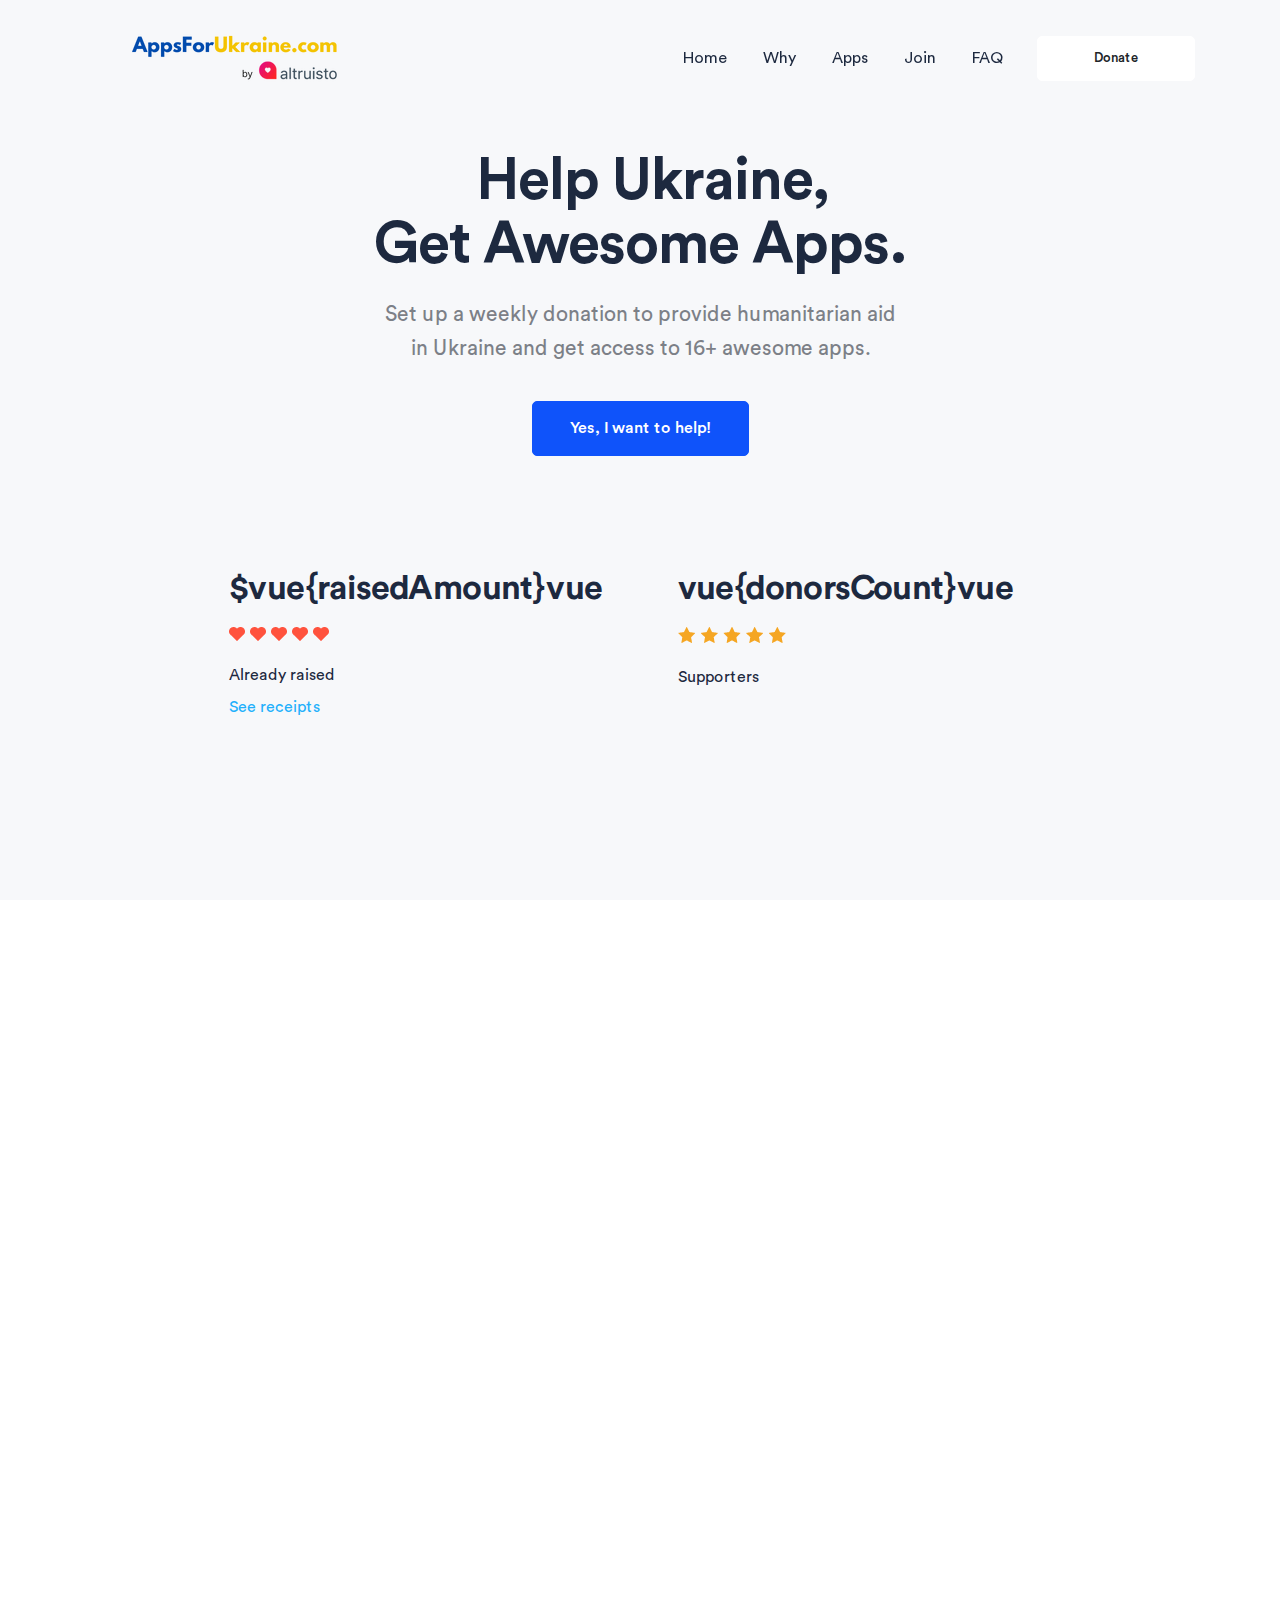
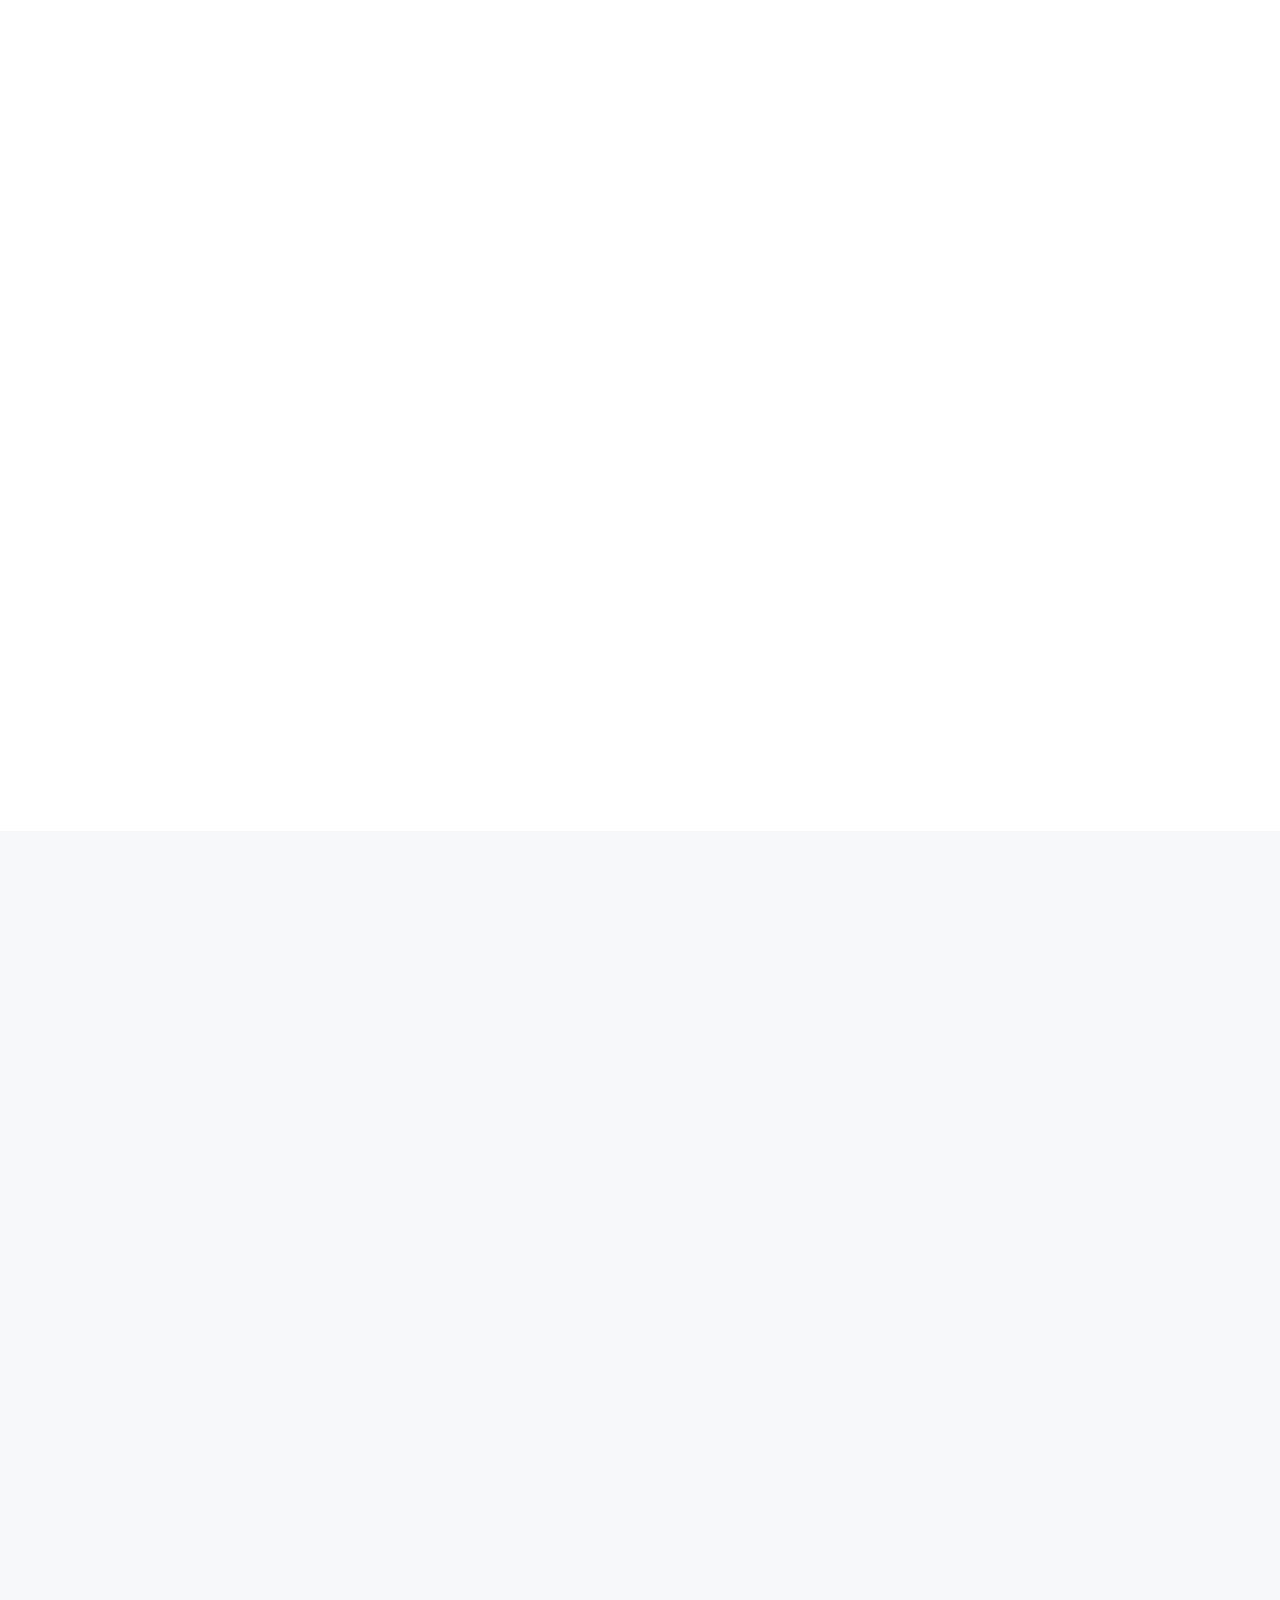
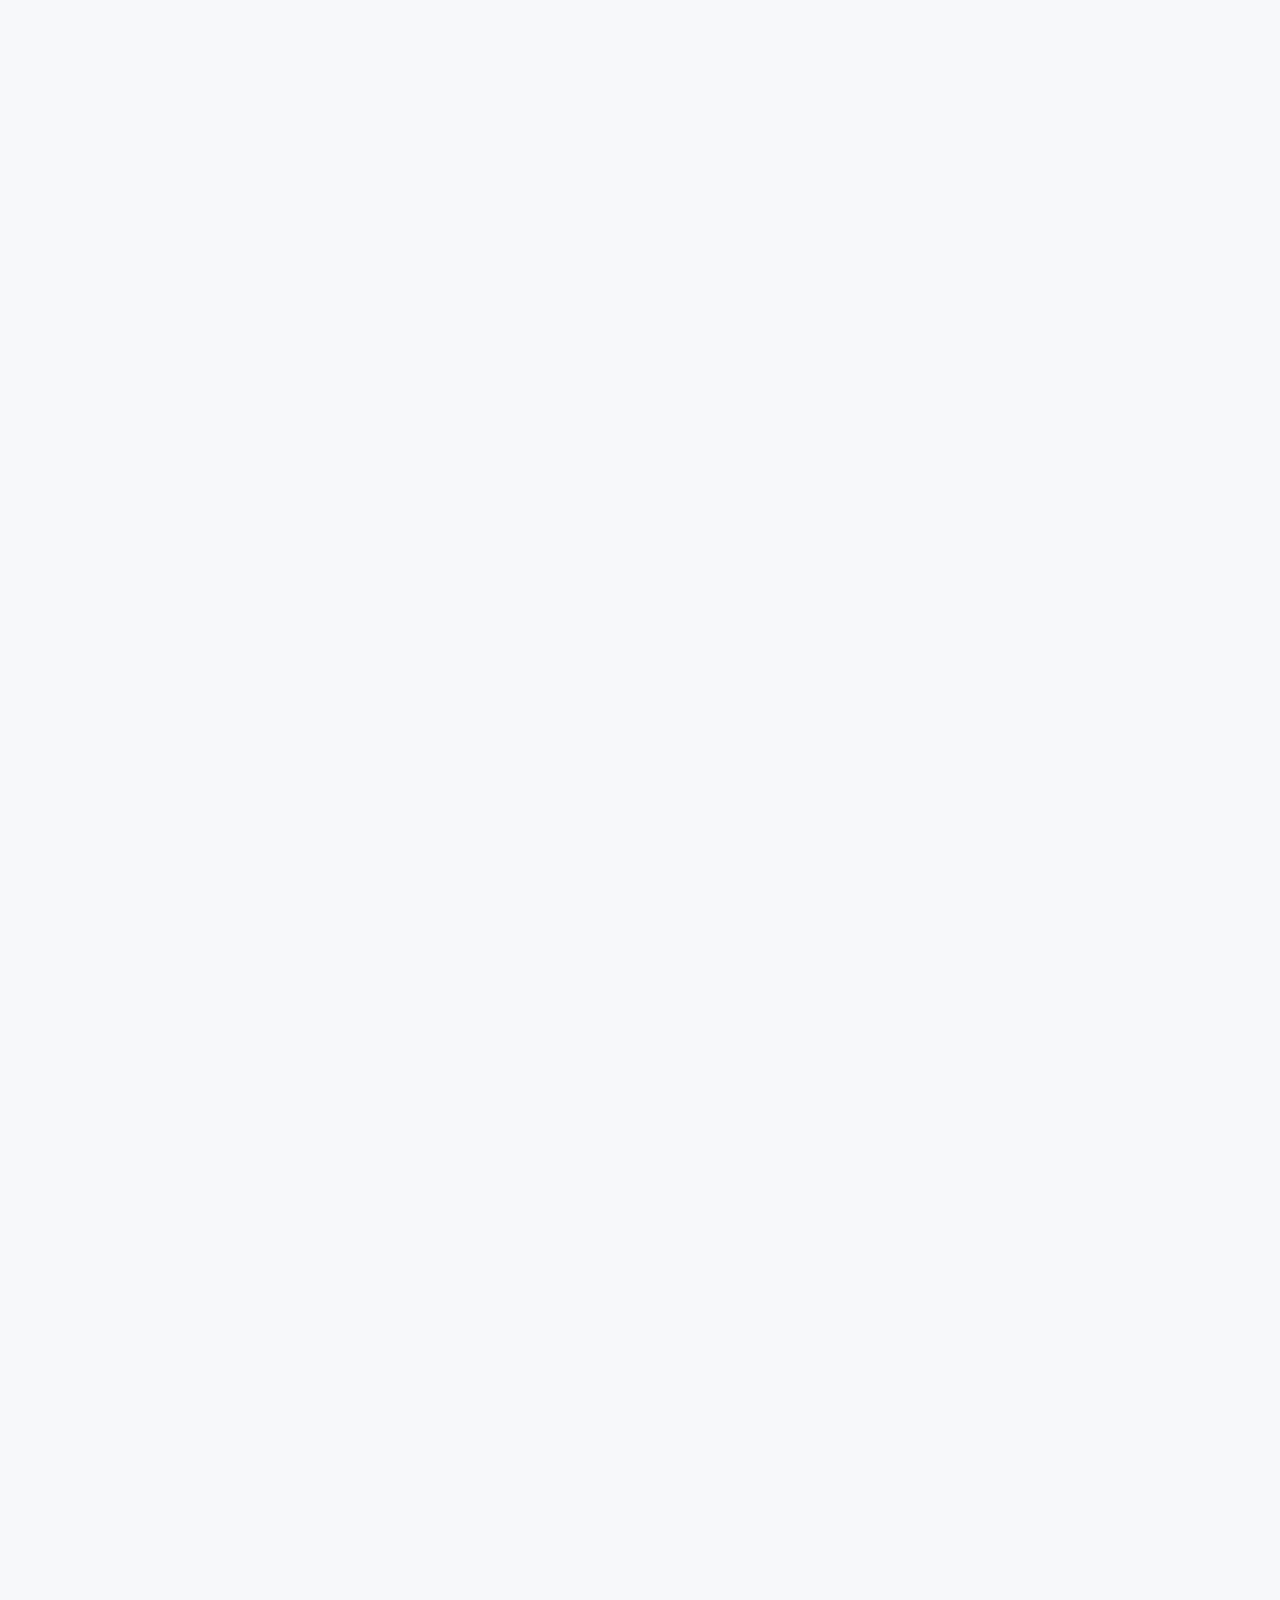
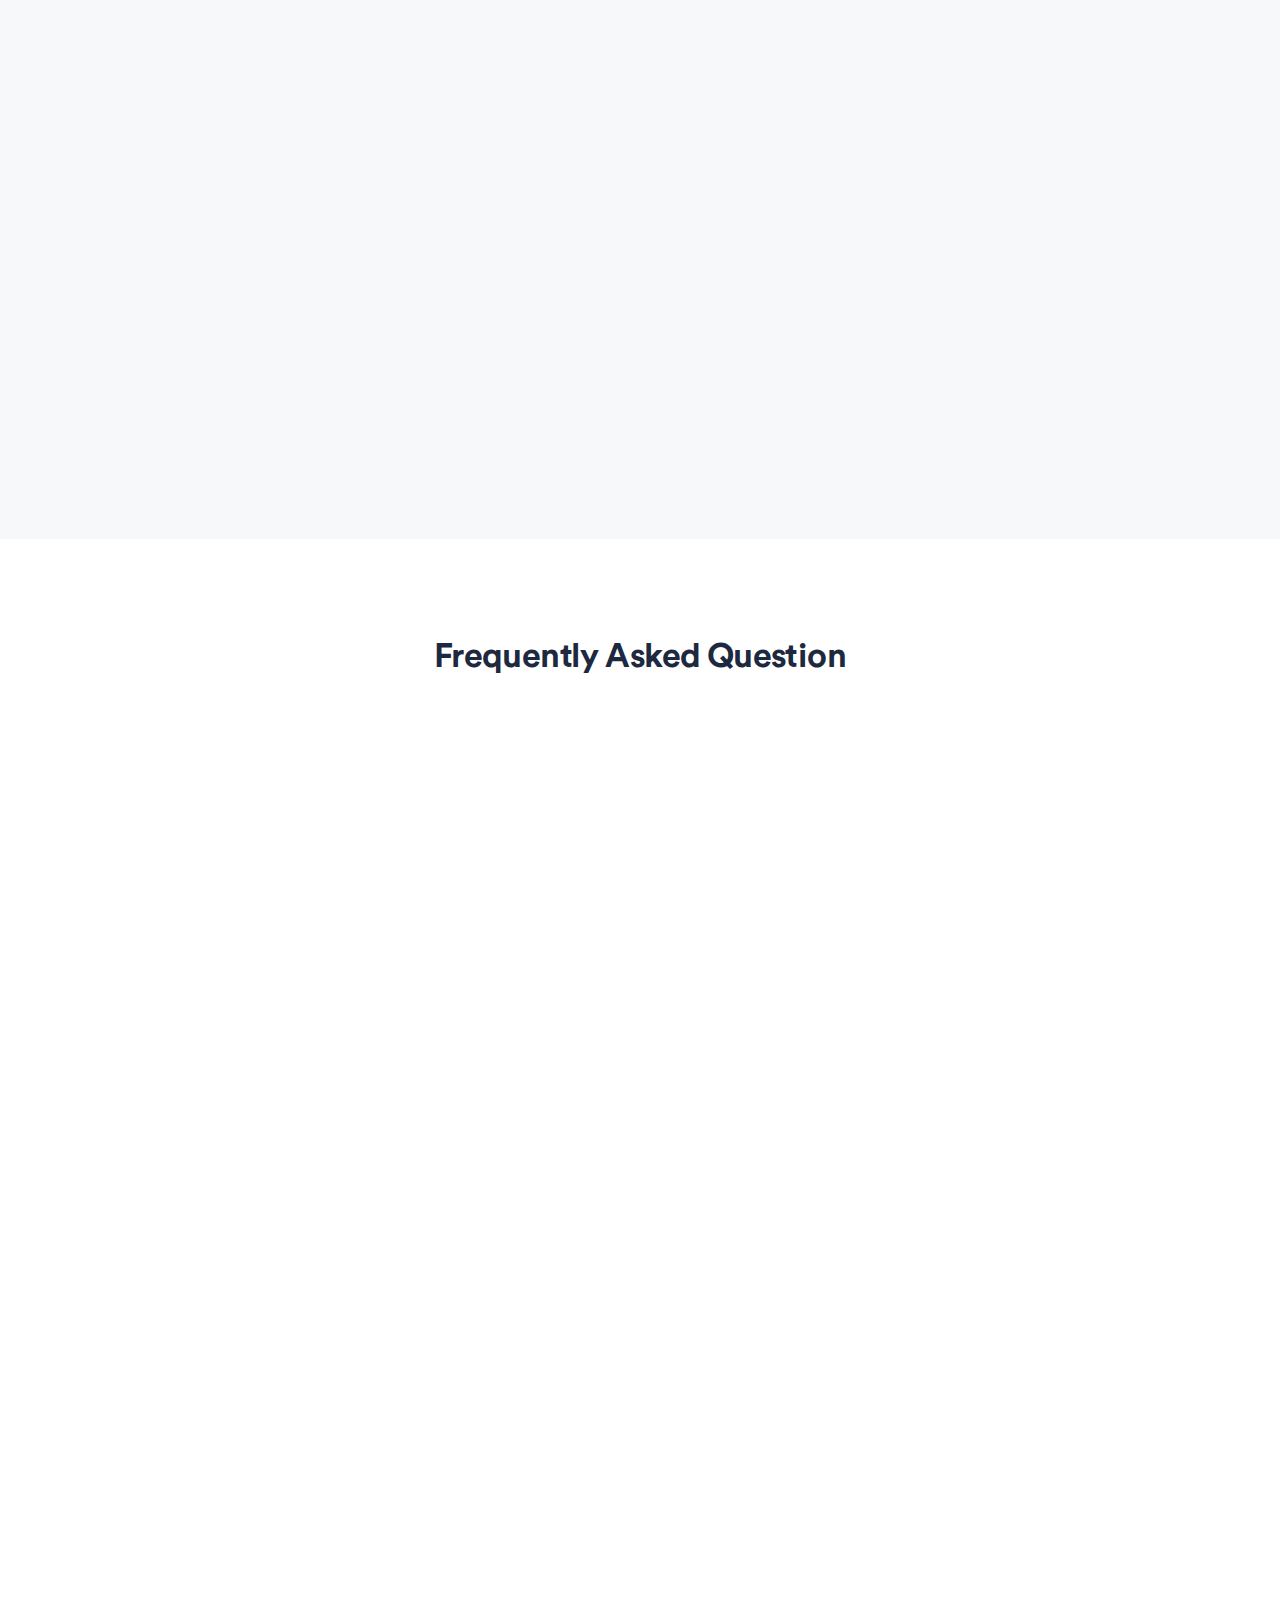
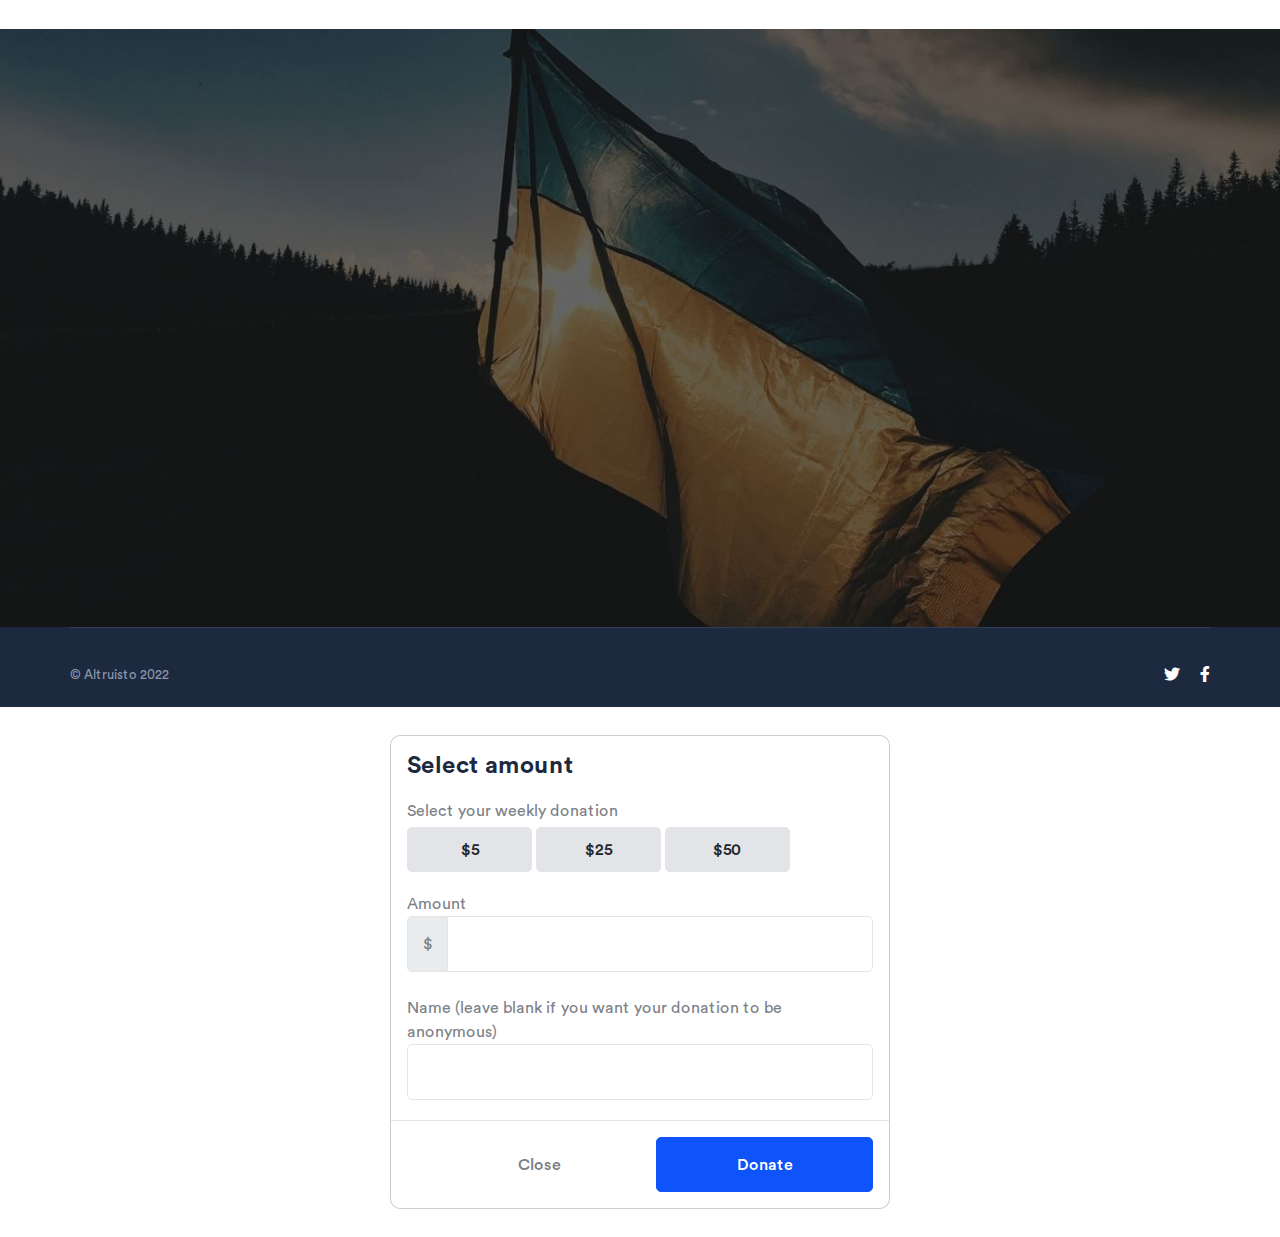
==== index.html @ 4b037e53 "feat: initial version" ====
<!DOCTYPE html>
<html lang="en">

<head>
  <meta charset="UTF-8">
  <meta name="viewport" content="width=device-width, initial-scale=1.0">
  <meta http-equiv="X-UA-Compatible" content="ie=edge">
  <title>AppsForUkraine.com</title>
  <link rel="shortcut icon" href="image/favicon.png" type="image/x-icon">
  <!-- Bootstrap , fonts & icons  -->
  <link rel="stylesheet" href="./css/bootstrap.css">
  <link rel="stylesheet" href="./fonts/icon-font/css/style.css">
  <link rel="stylesheet" href="./fonts/typography-font/typo.css">
  <link rel="stylesheet" href="./fonts/fontawesome-5/css/all.css">
  <!-- Plugin'stylesheets  -->
  <link rel="stylesheet" href="./plugins/aos/aos.min.css">
  <link rel="stylesheet" href="./plugins/fancybox/jquery.fancybox.min.css">
  <link rel="stylesheet" href="./plugins/nice-select/nice-select.min.css">
  <link rel="stylesheet" href="./plugins/slick/slick.min.css">
  <!-- Vendor stylesheets  -->
  <link rel="stylesheet" href="./css/main.css">
  <!-- Custom stylesheet -->
</head>

<body data-theme="light">
  <div class="site-wrapper overflow-hidden ">
    <div id="loading">
      <img src="./image/preloader.gif" alt="">
    </div>
    <div id="app">
      <!-- Header Area -->
      <!-- Header Area -->
      <header class="site-header site-header--menu-right px-7 px-lg-10 z-index-99 dynamic-sticky-bg dark-mode-texts--desktops dark-cloud-sticky-bg site-header--absolute site-header--sticky">
        <div class="container">
          <nav class="navbar site-navbar offcanvas-active navbar-expand-lg  px-0">
            <!-- Brand Logo-->
            <div class="brand-logo mt-3 mt-md-0 dark-mode-texts">
              <!-- light version logo (logo must be black)-->
              <img src="image/logo.png" alt="" class="light-version-logo">
              <!-- Dark version logo (logo must be White)-->
              <img src="image/logo.png" alt="" class="dark-version-logo">
            </div>
            <div class="collapse navbar-collapse" id="mobile-menu">
              <div class="navbar-nav-wrapper">
                <ul class="navbar-nav main-menu">
                  <li class="nav-item dropdown">
                    <a class="nav-link" href="#home" style="color: #1d293f!important">Home</a>
                  </li>
                  <li class="nav-item dropdown">
                    <a class="nav-link" href="#why" style="color: #1d293f!important">Why</a>
                  </li>
                  <li class="nav-item dropdown">
                    <a class="nav-link" href="#apps" style="color: #1d293f!important">Apps</a>
                  </li>
                  <li class="nav-item dropdown">
                    <a class="nav-link" href="#join" style="color: #1d293f!important">Join</a>
                  </li>
                  <li class="nav-item dropdown">
                    <a class="nav-link" href="#faq" style="color: #1d293f!important">FAQ</a>
                  </li>
                </ul>
              </div>
              <button class="d-block d-lg-none offcanvas-btn-close" type="button" data-toggle="collapse" data-target="#mobile-menu" aria-controls="mobile-menu" aria-expanded="true" aria-label="Toggle navigation">
                <i class="gr-cross-icon"></i>
              </button>
            </div>
            <div class="header-btn ml-auto ml-lg-6 d-none d-sm-block font-size-3">
              <button type="button" class="btn btn btn-white btn-medium rounded-5 font-size-3" @click.prevent="toggleModal">
                Donate
              </button>
            </div>
            <!-- Mobile Menu Hamburger-->
            <button class="navbar-toggler btn-close-off-canvas  hamburger-icon border-0 dark-mode-texts" type="button" data-toggle="collapse" data-target="#mobile-menu" aria-controls="mobile-menu" aria-expanded="false" aria-label="Toggle navigation">
              <!-- <i class="icon icon-simple-remove icon-close"></i> -->
              <span class="hamburger hamburger--squeeze js-hamburger">
          <span class="hamburger-box">
            <span class="hamburger-inner"></span>
              </span>
              </span>
            </button>
            <!--/.Mobile Menu Hamburger Ends-->
          </nav>
        </div>
      </header>
      <!-- navbar- -->
      <!-- End Header Area -->
      <div class="bg-default-3 pt-25 pt-md-25 pt-lg-29" style="height: 100vh" id="#home">
        <div class="container">
          <div class="row justify-content-center">
            <div class="col-xl-6 col-lg-7 col-md-9">
              <div class="text-center mb-11 mb-lg-24">
                <h1 class="font-size-11 mb-7 mx-xs-16 mx-sm-12 mx-md-9 mx-lg-0">&nbsp;&nbsp;Help Ukraine,<br>Get Awesome Apps.</h1>
                <p class="font-size-7 px-lg-5 mb-0">Set up a weekly donation to provide humanitarian aid in Ukraine and get access to 16+ awesome apps.</p>
                <div class="btn-group d-inline-block mt-10">
                  <a class="btn btn-blue-3 btn-2 rounded-5" href="#" @click="toggleModal">Yes, I want to help!</a>
                </div>
              </div>
            </div>
          </div>
          <div class="row justify-content-center">
            <!-- Single Counter -->
            <div class="col d-flex justify-content-end mr-12">
              <div class="mb-11 mb-lg-0">
                <h2 class="font-size-9 mb-6">
                  $<span :class="{counter: !!raisedAmount}">vue{raisedAmount}vue</span></h2>
                <div class="mt-5">
                  <img class="mb-7" src="./image/home-2/png/heart-icon-group.png" alt="">
                  <h5 class="font-size-5 font-weight-normal mb-1">Already raised</h5>
                  <p class="font-size-5 text-dodger-blue-2 mb-0"><a href="https://altruisto.com/ukraine/receipts" target="_blank">See receipts</a></p>
                </div>
              </div>
            </div>
            <!-- End Single Counter -->
            <!-- Single Counter -->
            <div class="col">
              <div class="mb-11 mb-lg-0">
                <h2 class="font-size-9 mb-6">
                  <span :class="{counter: !!donorsCount}">vue{donorsCount}vue</span>
                </h2>
                <div class="mt-5">
                  <img class="mb-7" src="./image/home-2/png/star-group.png" alt="">
                  <h5 class="font-size-5 font-weight-normal mb-1">Supporters</h5>
                </div>
              </div>
            </div>
            <!-- End Single Counter -->
          </div>
          <!-- Hero Image Group -->
          <div class="row justify-content-center">
            <div class="col-md-10 col-xs-11">
              <div class="l3-hero-image-group w-100 h-75">
                <!-- Image One -->
                <div class="img-1 shadow-13" data-aos="fade-up" data-aos-duration="800" data-aos-delay="300" data-aos-once="true">
                  <!-- Image Two -->
                </div>
              </div>
            </div>
          </div>
          <!-- End Hero Image Group -->
        </div>
      </div>
      <div class="pt-28 pt-md-32 pt-lg-30 pt-xl-33 pb-15 pb-md-19 pb-lg-34" id="why">
        <div class="container">
          <div class="row align-items-center justify-content-center">
            <!-- Left Image -->
            <div class="col-xl-6 col-lg-5 col-md-8 col-xs-11">
              <!-- content img start -->
              <div class="l4-content-img-group">
                <div class="img-1">
                  <img class="w-100" src="./image/landing/why-1.jpg" alt="" data-aos="fade-right" data-aos-duration="300" data-aos-delay="200" data-aos-once="true">
                </div>
                <div class="img-2">
                  <img class="w-100" src="./image/landing/why-2.jpg" alt="" data-aos="fade-left" data-aos-duration="300" data-aos-delay="400" data-aos-once="true">
                </div>
                <div class="img-3">
                  <img class="w-100" src="./image/landing/why-3.jpg" alt="" data-aos="fade-up" data-aos-duration="300" data-aos-delay="600" data-aos-once="true">
                </div>
              </div>
            </div>
            <!-- End Left Image -->
            <!-- Right Image -->
            <div class="col-xl-5 offset-lg-1 col-lg-6 col-md-8 mt-n13 mt-md-n8 mt-lg-n0">
              <div class="pt-30 pt-lg-0 mt-lg-0" data-aos="fade-left" data-aos-duration="500" data-aos-once="true">
                <h2 class="font-size-10 mb-8 letter-spacing-n83 pr-xs-22 pr-sm-18 pr-md-0">The Why</h2>
                <p class="font-size-5 heading-default-color mb-9">The first month of war is behind us and already three million people had to flee their homes. Thousands of people and animals died. Hospitals, airports, schools were destroyed.</p>
                <p class="font-size-5 heading-default-color mb-9">The initial response to this humanitarian crisis has been absolutely great. Within hours people have self-organized to provide shelter, food, warm clothes, and legal assistance. <strong>A true win of humanity.</strong></p>
                <p class="font-size-5 heading-default-color mb-9">However, <strong>the need for help will only grow as the fight continues.</strong> More refugees will leave Ukraine and the people who already left will need safe homes, jobs, medical care, and their children will need access to education. We worry that when the first wave of emotion subside people will kind of move on and forget.</p>
                <p class="font-size-5 heading-default-color mb-9">After the initial wave of help, we need to roll our sleeves and start preparing <strong>sustainable</strong> support and continuously flowing financial aid. </p>
                <p class="font-size-5 heading-default-color mb-9">We created a fundraiser for <strong>Polish Humanitarian Action</strong> and partnered with several startups that decided to give away their products to anyone who sets a regular donation (and more partnerships are coming). In this way, we want to create an additional source of financing humanitarian aid for Ukraine, which will be able to function for the upcoming weeks, even when the first emotions fade away.</p>
                <p class="font-size-5 heading-default-color mb-9">Donations are transferred to the above-mentioned charity in full (after possible deduction of fees of payment operators). Altruisto charges no extra fees - we are a not-for-profit social enterprise.</p>
                <p class="font-size-5 heading-default-color mb-9">We are committed to full transparency - you can see the receipts <a href="https://altruisto.com/ukraine/receipts" target="_blank">here.</a></p>
              </div>
            </div>
            <!-- End Right Image -->
          </div>
        </div>
      </div>
      <div class=" bg-default-3 pt-14 pt-md-18 pt-lg-27 pb-13 pb-md-17 pb-lg-26" id="apps">
        <div class="container">
          <!-- Section Title -->
          <div class="row align-items-center justify-content-center justify-content-lg-start mb-10 mb-lg-17">
            <div class="col-xl-5 col-lg-6 col-xs-10">
              <div class="text-center text-lg-left" data-aos="fade-right" data-aos-duration="500" data-aos-once="true">
                <h2 class="font-size-10 font-weight-medium pr-md-6 pr-lg-9 pr-xl-0 mb-0">The apps you get</h2>
              </div>
            </div>
          </div>
          <!-- End Section Title -->
          <div class="row justify-content-center">
            <div class="col-lg-6 col-md-10">
              <!-- App -->
              <div data-aos="zoom-in" data-aos-duration="900" data-aos-once="true">
                <a href="https://www.unum.la" target="_blank" class="bg-white d-xs-flex align-items-center px-9 py-10 mb-9 shadow-2 gr-hover-1" href="https://www.unum.la">
                  <div class="mr-10">
                    <img class="square-116" src="https://altruisto.comhttps://uploads-ssl.webflow.com/61005d24feea1032c4ad8d29/61005d24feea1025daad8d51_UNUM%20Logo%20Black.svg" alt="" style="object-fit: contain;">
                  </div>
                  <div class="mt-8 mt-xs-0">
                    <h4 class="font-size-8 font-weight-medium text-dark-cloud mb-5 line-height-34">UNUM</h4>
                    <p class="font-size-3">An app used by 16M+ people to create beautiful content with photo editor, filters or a layout with collage.</p>
                    <div class="d-flex align-items-center flex-wrap">
                      <span class="text-bali-gray font-size-3 pr-9"><i class="fa fa-clock mr-2 font-weight-normal"></i>1 year of free &quot;Elite&quot; subscription</span>
                    </div>
                  </div>
                </a>
              </div>
              <!-- End App -->
              <!-- App -->
              <div data-aos="zoom-in" data-aos-duration="900" data-aos-once="true">
                <a href="https://betterme.world/product/meditation" target="_blank" class="bg-white d-xs-flex align-items-center px-9 py-10 mb-9 shadow-2 gr-hover-1" href="https://betterme.world/product/meditation">
                  <div class="mr-10">
                    <img class="square-116" src="https://altruisto.com/images/fundraiser/betterme.jpeg" alt="" style="object-fit: contain;">
                  </div>
                  <div class="mt-8 mt-xs-0">
                    <h4 class="font-size-8 font-weight-medium text-dark-cloud mb-5 line-height-34">BetterMe Mental Health</h4>
                    <p class="font-size-3">Simple meditations and guided courses for mental well-being. Created by a team from 🇺🇦</p>
                    <div class="d-flex align-items-center flex-wrap">
                      <span class="text-bali-gray font-size-3 pr-9"><i class="fa fa-clock mr-2 font-weight-normal"></i>Free access</span>
                    </div>
                  </div>
                </a>
              </div>
              <!-- End App -->
              <!-- App -->
              <div data-aos="zoom-in" data-aos-duration="900" data-aos-once="true">
                <a href="https://bear.app" target="_blank" class="bg-white d-xs-flex align-items-center px-9 py-10 mb-9 shadow-2 gr-hover-1" href="https://bear.app">
                  <div class="mr-10">
                    <img class="square-116" src="https://altruisto.com/images/fundraiser/bearapp.jpeg" alt="" style="object-fit: contain;">
                  </div>
                  <div class="mt-8 mt-xs-0">
                    <h4 class="font-size-8 font-weight-medium text-dark-cloud mb-5 line-height-34">Bear App (iOS)</h4>
                    <p class="font-size-3">Bear is a beautiful, flexible writing app for crafting notes and prose.</p>
                    <div class="d-flex align-items-center flex-wrap">
                      <span class="text-bali-gray font-size-3 pr-9"><i class="fa fa-clock mr-2 font-weight-normal"></i>1 year of Bear Pro (only 25 spots)</span>
                    </div>
                  </div>
                </a>
              </div>
              <!-- End App -->
              <!-- App -->
              <div data-aos="zoom-in" data-aos-duration="900" data-aos-once="true">
                <a href="https://www.abaenglish.com/" target="_blank" class="bg-white d-xs-flex align-items-center px-9 py-10 mb-9 shadow-2 gr-hover-1" href="https://www.abaenglish.com/">
                  <div class="mr-10">
                    <img class="square-116" src="https://altruisto.com/images/fundraiser/abaenglish.png" alt="" style="object-fit: contain;">
                  </div>
                  <div class="mt-8 mt-xs-0">
                    <h4 class="font-size-8 font-weight-medium text-dark-cloud mb-5 line-height-34">ABA English</h4>
                    <p class="font-size-3">Recognized as one of the best English language learning apps in the world. Take your English to the next level.</p>
                    <div class="d-flex align-items-center flex-wrap">
                      <span class="text-bali-gray font-size-3 pr-9"><i class="fa fa-clock mr-2 font-weight-normal"></i>Free access for 1 year</span>
                    </div>
                  </div>
                </a>
              </div>
              <!-- End App -->
              <!-- App -->
              <div data-aos="zoom-in" data-aos-duration="900" data-aos-once="true">
                <a href="https://meaningful-things.com/focus" target="_blank" class="bg-white d-xs-flex align-items-center px-9 py-10 mb-9 shadow-2 gr-hover-1" href="https://meaningful-things.com/focus">
                  <div class="mr-10">
                    <img class="square-116" src="https://altruisto.com/images/fundraiser/focus.png" alt="" style="object-fit: contain;">
                  </div>
                  <div class="mt-8 mt-xs-0">
                    <h4 class="font-size-8 font-weight-medium text-dark-cloud mb-5 line-height-34">Focus - Time Management for iOS</h4>
                    <p class="font-size-3">Pomodoro Time Manager for Professionals</p>
                    <div class="d-flex align-items-center flex-wrap">
                      <span class="text-bali-gray font-size-3 pr-9"><i class="fa fa-clock mr-2 font-weight-normal"></i>Free access for 1 year</span>
                    </div>
                  </div>
                </a>
              </div>
              <!-- End App -->
              <!-- App -->
              <div data-aos="zoom-in" data-aos-duration="900" data-aos-once="true">
                <a href="https://meaningful-things.com/filter" target="_blank" class="bg-white d-xs-flex align-items-center px-9 py-10 mb-9 shadow-2 gr-hover-1" href="https://meaningful-things.com/filter">
                  <div class="mr-10">
                    <img class="square-116" src="https://altruisto.com/images/fundraiser/filter.png" alt="" style="object-fit: contain;">
                  </div>
                  <div class="mt-8 mt-xs-0">
                    <h4 class="font-size-8 font-weight-medium text-dark-cloud mb-5 line-height-34">Filter - App &amp; Website Blocker for Mac</h4>
                    <p class="font-size-3">Filter App helps you to block distractions and lets you regain time for what really matters. Don’t let distracting websites and apps steal your time. </p>
                    <div class="d-flex align-items-center flex-wrap">
                      <span class="text-bali-gray font-size-3 pr-9"><i class="fa fa-clock mr-2 font-weight-normal"></i>Free access for 1 year</span>
                    </div>
                  </div>
                </a>
              </div>
              <!-- End App -->
              <!-- App -->
              <div data-aos="zoom-in" data-aos-duration="900" data-aos-once="true">
                <a href="https://concepts.app " target="_blank" class="bg-white d-xs-flex align-items-center px-9 py-10 mb-9 shadow-2 gr-hover-1" href="https://concepts.app ">
                  <div class="mr-10">
                    <img class="square-116" src="https://altruisto.com/images/fundraiser/concepts.png" alt="" style="object-fit: contain;">
                  </div>
                  <div class="mt-8 mt-xs-0">
                    <h4 class="font-size-8 font-weight-medium text-dark-cloud mb-5 line-height-34">Concepts (iOS)</h4>
                    <p class="font-size-3">Every idea begins as a concept. Write notes on the infinite canvas, make mind-maps and mood boards, sketch plans, designs and illustrations. Share with friends, clients and other apps.</p>
                    <div class="d-flex align-items-center flex-wrap">
                      <span class="text-bali-gray font-size-3 pr-9"><i class="fa fa-clock mr-2 font-weight-normal"></i>Free access for 1 year</span>
                    </div>
                  </div>
                </a>
              </div>
              <!-- End App -->
              <!-- App -->
              <div data-aos="zoom-in" data-aos-duration="900" data-aos-once="true">
                <a href="https://ourflat-app.com/" target="_blank" class="bg-white d-xs-flex align-items-center px-9 py-10 mb-9 shadow-2 gr-hover-1" href="https://ourflat-app.com/">
                  <div class="mr-10">
                    <img class="square-116" src="https://altruisto.com/images/fundraiser/ourflat.png" alt="" style="object-fit: contain;">
                  </div>
                  <div class="mt-8 mt-xs-0">
                    <h4 class="font-size-8 font-weight-medium text-dark-cloud mb-5 line-height-34">OurFlat (Android)</h4>
                    <p class="font-size-3">Shared shopping list, finances, calendar, chores, and chat for your household.</p>
                    <div class="d-flex align-items-center flex-wrap">
                      <span class="text-bali-gray font-size-3 pr-9"><i class="fa fa-clock mr-2 font-weight-normal"></i>Free access for 1 year</span>
                    </div>
                  </div>
                </a>
              </div>
              <!-- End App -->
              <!-- App -->
              <div data-aos="zoom-in" data-aos-duration="900" data-aos-once="true">
                <a href="https://chester-sw.com/" target="_blank" class="bg-white d-xs-flex align-items-center px-9 py-10 mb-9 shadow-2 gr-hover-1" href="https://chester-sw.com/">
                  <div class="mr-10">
                    <img class="square-116" src="https://altruisto.com/images/fundraiser/stock.png" alt="" style="object-fit: contain;">
                  </div>
                  <div class="mt-8 mt-xs-0">
                    <h4 class="font-size-8 font-weight-medium text-dark-cloud mb-5 line-height-34">Stock and Inventory Simple</h4>
                    <p class="font-size-3">If you need to keep track of your stock of any kind of items - this application can help you to do it. It can be used as a stock management tool or inventory tracker at home or in a warehouse. A small shop can use it for sales and purchases management. Made by a team in 🇷🇺.</p>
                    <div class="d-flex align-items-center flex-wrap">
                      <span class="text-bali-gray font-size-3 pr-9"><i class="fa fa-clock mr-2 font-weight-normal"></i>Free access</span>
                    </div>
                  </div>
                </a>
              </div>
              <!-- End App -->
            </div>
            <div class="col-lg-6 col-md-10 mt-lg-n23">
              <!-- App -->
              <div data-aos="zoom-in" data-aos-duration="900" data-aos-once="true">
                <a href="https://betterme.world/product/healthcoaching" target="_blank" class="bg-white d-xs-flex align-items-center px-9 py-10 mb-9 shadow-2 gr-hover-1" href="https://betterme.world/product/healthcoaching">
                  <div class="mr-10">
                    <img class="square-116" src="https://altruisto.com/images/fundraiser/betterme.jpeg" alt="" style="object-fit: contain;">
                  </div>
                  <div class="mt-8 mt-xs-0">
                    <h4 class="font-size-8 font-weight-medium text-dark-cloud mb-5 line-height-34">BetterMe Health Coaching</h4>
                    <p class="font-size-3">Personalized workout and nutrition plans supported by real human coaches, comprehensive progress tracking, and cognitive therapy practice-based tips. Created by a team from 🇺🇦</p>
                    <div class="d-flex align-items-center flex-wrap">
                      <span class="text-bali-gray font-size-3 pr-9"><i class="fa fa-clock mr-2 font-weight-normal"></i>Free access</span>
                    </div>
                  </div>
                </a>
              </div>
              <!-- End App -->
              <!-- App -->
              <div data-aos="zoom-in" data-aos-duration="900" data-aos-once="true">
                <a href="https://mytasksapp.com" target="_blank" class="bg-white d-xs-flex align-items-center px-9 py-10 mb-9 shadow-2 gr-hover-1" href="https://mytasksapp.com">
                  <div class="mr-10">
                    <img class="square-116" src="https://altruisto.com/images/fundraiser/mytasksapp.png" alt="" style="object-fit: contain;">
                  </div>
                  <div class="mt-8 mt-xs-0">
                    <h4 class="font-size-8 font-weight-medium text-dark-cloud mb-5 line-height-34">My Tasks App</h4>
                    <p class="font-size-3">Tasks is a beautifully simple, todo list and reminder app that will help keep your busy life organised everyday. Used by over 1 million people worldwide.</p>
                    <div class="d-flex align-items-center flex-wrap">
                      <span class="text-bali-gray font-size-3 pr-9"><i class="fa fa-clock mr-2 font-weight-normal"></i>Get premium account for free</span>
                    </div>
                  </div>
                </a>
              </div>
              <!-- End App -->
              <!-- App -->
              <div data-aos="zoom-in" data-aos-duration="900" data-aos-once="true">
                <a href="https://bear.app" target="_blank" class="bg-white d-xs-flex align-items-center px-9 py-10 mb-9 shadow-2 gr-hover-1" href="https://bear.app">
                  <div class="mr-10">
                    <img class="square-116" src="https://altruisto.com/images/fundraiser/bearapp.jpeg" alt="" style="object-fit: contain;">
                  </div>
                  <div class="mt-8 mt-xs-0">
                    <h4 class="font-size-8 font-weight-medium text-dark-cloud mb-5 line-height-34">Bear App (Mac)</h4>
                    <p class="font-size-3">Bear is a beautiful, flexible writing app for crafting notes and prose.</p>
                    <div class="d-flex align-items-center flex-wrap">
                      <span class="text-bali-gray font-size-3 pr-9"><i class="fa fa-clock mr-2 font-weight-normal"></i>1 year of Bear Pro (only 25 spots)</span>
                    </div>
                  </div>
                </a>
              </div>
              <!-- End App -->
              <!-- App -->
              <div data-aos="zoom-in" data-aos-duration="900" data-aos-once="true">
                <a href="https://play.google.com/store/apps/details?id=com.perracolabs.pixtica" target="_blank" class="bg-white d-xs-flex align-items-center px-9 py-10 mb-9 shadow-2 gr-hover-1" href="https://play.google.com/store/apps/details?id=com.perracolabs.pixtica">
                  <div class="mr-10">
                    <img class="square-116" src="https://altruisto.com/images/fundraiser/pixitca.jpg" alt="" style="object-fit: contain;">
                  </div>
                  <div class="mt-8 mt-xs-0">
                    <h4 class="font-size-8 font-weight-medium text-dark-cloud mb-5 line-height-34">Pixitca</h4>
                    <p class="font-size-3">Pixitca is a feature-rich «All-in-One» camera app with great photo and video editors, a comprehensive gallery, and plenty of creative tools.</p>
                    <div class="d-flex align-items-center flex-wrap">
                      <span class="text-bali-gray font-size-3 pr-9"><i class="fa fa-clock mr-2 font-weight-normal"></i>Free access</span>
                    </div>
                  </div>
                </a>
              </div>
              <!-- End App -->
              <!-- App -->
              <div data-aos="zoom-in" data-aos-duration="900" data-aos-once="true">
                <a href="https://meaningful-things.com/attentive" target="_blank" class="bg-white d-xs-flex align-items-center px-9 py-10 mb-9 shadow-2 gr-hover-1" href="https://meaningful-things.com/attentive">
                  <div class="mr-10">
                    <img class="square-116" src="https://altruisto.com/images/fundraiser/attentive.png" alt="" style="object-fit: contain;">
                  </div>
                  <div class="mt-8 mt-xs-0">
                    <h4 class="font-size-8 font-weight-medium text-dark-cloud mb-5 line-height-34">Attentive - Screen Time Control for iOS</h4>
                    <p class="font-size-3">App that help you build healthy smartphone habits. Cut back on mindless screen time and change the way you use your phone.</p>
                    <div class="d-flex align-items-center flex-wrap">
                      <span class="text-bali-gray font-size-3 pr-9"><i class="fa fa-clock mr-2 font-weight-normal"></i>Free access for 1 year</span>
                    </div>
                  </div>
                </a>
              </div>
              <!-- End App -->
              <!-- App -->
              <div data-aos="zoom-in" data-aos-duration="900" data-aos-once="true">
                <a href="https://www.mindspa.me/" target="_blank" class="bg-white d-xs-flex align-items-center px-9 py-10 mb-9 shadow-2 gr-hover-1" href="https://www.mindspa.me/">
                  <div class="mr-10">
                    <img class="square-116" src="https://altruisto.com/images/fundraiser/mindspa.png" alt="" style="object-fit: contain;">
                  </div>
                  <div class="mt-8 mt-xs-0">
                    <h4 class="font-size-8 font-weight-medium text-dark-cloud mb-5 line-height-34">Mindspa</h4>
                    <p class="font-size-3">Mindspa is a mobile app designed to provide emotional support in everyday challenges.</p>
                    <div class="d-flex align-items-center flex-wrap">
                      <span class="text-bali-gray font-size-3 pr-9"><i class="fa fa-clock mr-2 font-weight-normal"></i>Free access to PTSD therapeutic program</span>
                    </div>
                  </div>
                </a>
              </div>
              <!-- End App -->
              <!-- App -->
              <div data-aos="zoom-in" data-aos-duration="900" data-aos-once="true">
                <a href="https://ourflat-app.com/" target="_blank" class="bg-white d-xs-flex align-items-center px-9 py-10 mb-9 shadow-2 gr-hover-1" href="https://ourflat-app.com/">
                  <div class="mr-10">
                    <img class="square-116" src="https://altruisto.com/images/fundraiser/ourflat.png" alt="" style="object-fit: contain;">
                  </div>
                  <div class="mt-8 mt-xs-0">
                    <h4 class="font-size-8 font-weight-medium text-dark-cloud mb-5 line-height-34">OurFlat (iOS)</h4>
                    <p class="font-size-3">Shared shopping list, finances, calendar, chores, and chat for your household.</p>
                    <div class="d-flex align-items-center flex-wrap">
                      <span class="text-bali-gray font-size-3 pr-9"><i class="fa fa-clock mr-2 font-weight-normal"></i>Free access for 1 year</span>
                    </div>
                  </div>
                </a>
              </div>
              <!-- End App -->
              <!-- App -->
              <div data-aos="zoom-in" data-aos-duration="900" data-aos-once="true">
                <a href="https://chester-sw.com/food-checklist/" target="_blank" class="bg-white d-xs-flex align-items-center px-9 py-10 mb-9 shadow-2 gr-hover-1" href="https://chester-sw.com/food-checklist/">
                  <div class="mr-10">
                    <img class="square-116" src="https://altruisto.com/images/fundraiser/foodlist.png" alt="" style="object-fit: contain;">
                  </div>
                  <div class="mt-8 mt-xs-0">
                    <h4 class="font-size-8 font-weight-medium text-dark-cloud mb-5 line-height-34">Food List Tracking &amp; Shopping</h4>
                    <p class="font-size-3">This application allows you to track your food supplies at home, keep an eye on expiration dates of products, use the shopping list to replenish your stock of food. Scan barcodes to speed up your work. Made by a team in 🇷🇺.</p>
                    <div class="d-flex align-items-center flex-wrap">
                      <span class="text-bali-gray font-size-3 pr-9"><i class="fa fa-clock mr-2 font-weight-normal"></i>Free access</span>
                    </div>
                  </div>
                </a>
              </div>
              <!-- End App -->
              <!-- App -->
              <div data-aos="zoom-in" data-aos-duration="900" data-aos-once="true">
                <a href="https://taskito.io/" target="_blank" class="bg-white d-xs-flex align-items-center px-9 py-10 mb-9 shadow-2 gr-hover-1" href="https://taskito.io/">
                  <div class="mr-10">
                    <img class="square-116" src="https://altruisto.com/images/fundraiser/taskito.png" alt="" style="object-fit: contain;">
                  </div>
                  <div class="mt-8 mt-xs-0">
                    <h4 class="font-size-8 font-weight-medium text-dark-cloud mb-5 line-height-34">Taskito</h4>
                    <p class="font-size-3">Keep daily goals small, life goals bigger!</p>
                    <div class="d-flex align-items-center flex-wrap">
                      <span class="text-bali-gray font-size-3 pr-9"><i class="fa fa-clock mr-2 font-weight-normal"></i>Free access</span>
                    </div>
                  </div>
                </a>
              </div>
              <!-- End App -->
            </div>
          </div>
        </div>
        <div class="row justify-content-center" id="join">
          <div class="col-lg-6">
            <div class="text-center pt-7 pt-md-12 pt-lg-16">
              <h2 class="font-size-9 mb-9" data-aos="fade-up" data-aos-duration="500" data-aos-once="true">Interested in joining our intiative?</h2>
              <p data-aos="fade-up" data-aos-duration="500" data-aos-once="true">We're makers, designers, engineers, founders, growth hackers, and storytellers who decided to use our skills and products to help the victims of this war. Would you like to offer your product or skills as well?</p>
              <a class="btn btn-blue-3 btn-2 rounded-5" href="#" data-aos="fade-up" data-aos-duration="800" data-aos-once="true">I want to join</a>
            </div>
          </div>
        </div>
      </div>
      <div class="pt-22 pb-13 pb-md-18 pb-lg-25" id="faq">
        <div class="container">
          <!-- Section Title -->
          <div class="row justify-content-center">
            <div class="col-xl-8 col-lg-9">
              <div class="text-center mb-13 mb-lg-19">
                <h2 class="font-size-9 mb-0">Frequently Asked Question</h2>
              </div>
            </div>
          </div>
          <!-- End Section Title -->
          <!-- Faqs -->
          <!-- Faqs -->
          <div class="row justify-content-center">
            <!-- Single Faq -->
            <div class="col-lg-6 col-md-10">
              <div class="d-flex mb-10 mb-lg-17" data-aos="fade-up" data-aos-duration="300" data-aos-once="true">
                <div class="mr-6">
                  <div class="bg-light-orange circle-28 text-white mt-1">
                    <i class="fa fa-question"></i>
                  </div>
                </div>
                <div class="">
                  <h4 class="font-size-7 mb-7">How does it work?</h4>
                  <p class="font-size-5 pr-md-10 pr-lg-0 mb-0">First, you click the "donate" button and choose the amount you want to donate per week. The minimal donation is $5 (or equivalent in your currency). You will be redirected to a thank you page where you can find a button to claim your free access to premium versions of the apps. You will also receive an email with the link to a claiming page. And, most importantly, thanks to you people in Ukraine will receive food and hygiene products to the inhabitants of the Donetsk and Luhansk oblasts who are currently at war.</p>
                  <p class="font-size-5 pr-md-10 pr-lg-0 mb-0">Donations are transferred to the Polish Humanitarian Action in full (after possible deduction of fees of payment operators). Altruisto charges no extra fees - we are a not-for-profit social enterprise.</p>
                </div>
              </div>
            </div>
            <!-- End Single Faq -->
            <!-- Single Faq -->
            <div class="col-lg-6 col-md-10">
              <div class="d-flex mb-10 mb-lg-17" data-aos="fade-up" data-aos-duration="600" data-aos-once="true">
                <div class="mr-6">
                  <div class="bg-light-orange circle-28 text-white mt-1">
                    <i class="fa fa-question"></i>
                  </div>
                </div>
                <div class="">
                  <h4 class="font-size-7 mb-7">Who receives the funds?</h4>
                  <p class="font-size-5 pr-md-10 pr-lg-0 mb-0">All of the money from the fundraiser are donated to Polish Humanitarian Action. an organization that provides humanitarian aid in places of conflict since 1992. PAH provides the victims of war with food, hygiene products and other means of help.</p>
                  <p class="font-size-5 pr-md-10 pr-lg-0 mb-0">The funds are used to supply food and hygiene products to the inhabitants of the Donetsk and Luhansk oblasts who are currently at war. We also want to provide those who are fleeing their homes with food and other means of help, including the people moving inside the country, and refugees escaping to Poland.</p>
                </div>
              </div>
            </div>
            <!-- End Single Faq -->
            <!-- Single Faq -->
            <div class="col-lg-6 col-md-10">
              <div class="d-flex mb-10 mb-lg-17" data-aos="fade-up" data-aos-duration="300" data-aos-once="true">
                <div class="mr-6">
                  <div class="bg-light-orange circle-28 text-white mt-1">
                    <i class="fa fa-question"></i>
                  </div>
                </div>
                <div class="">
                  <h4 class="font-size-7 mb-7">How can I cancel the subscription?</h4>
                  <p class="font-size-5 pr-md-10 pr-lg-0 mb-0">Please find the initial email you received from us after your donation. You can also contact us at hello@altruisto.com.</p>
                </div>
              </div>
            </div>
            <!-- End Single Faq -->
            <!-- Single Faq -->
            <div class="col-lg-6 col-md-10">
              <div class="d-flex mb-10 mb-lg-17" data-aos="fade-up" data-aos-duration="600" data-aos-once="true">
                <div class="mr-6">
                  <div class="bg-light-orange circle-28 text-white mt-1">
                    <i class="fa fa-question"></i>
                  </div>
                </div>
                <div class="">
                  <h4 class="font-size-7 mb-7">What to do if I the free access to an app doesn't work?</h4>
                  <p class="font-size-5 pr-md-10 pr-lg-0 mb-0">If you run into any technincal problems you can contact the app's suport, you can contact our support team at hello@altruisto.com, or both :)</p>
                </div>
              </div>
            </div>
            <!-- End Single Faq -->
          </div>
          <!-- Button  -->
          <div class="text-center pt-lg-3 pb-lg-3" data-aos="fade-up" data-aos-duration="500" data-aos-once="true">
            <p class="font-size-6 mb-0">Still have a question about our initiative?<a class="text-blue-3 btn-link-with-underline ml-5" href="mailto:hello@altruisto.com">Contact us</a></p>
          </div>
          <!-- Button End -->
        </div>
      </div>
      <div class="bg-images" style="background-image:url(./image/landing/cta-bg.jpg)">
        <div class="container">
          <div class="row align-items-center justify-content-center">
            <div class="col-xl-8 col-lg-9 col-md-11">
              <div class="text-center pt-14 pt-md-18 pb-15 pb-md-19 py-lg-31 dark-mode-texts" data-aos="zoom-in" data-aos-duration="500" data-aos-once="true">
                <h2 class="font-size-11 mb-7">Let's help the victims<br class="d-none d-sm-block">of war in Ukraine together.</h2>
                <button class="btn btn-dodger-blue-2 rounded-5 mt-12" @click="toggleModal">Donate</button>
              </div>
            </div>
          </div>
        </div>
      </div>
      <footer>
        <div class="bg-dark-cloud pb-7 dark-mode-texts position-relative">
          <div class="container">
            <div class="row align-items-center pt-10 border-top">
              <div class="col-lg-6 text-center text-lg-left px-0">
                <div class="copyright">
                  <p class="mb-0 font-size-3 text-bali-gray">© Altruisto 2022</p>
                </div>
              </div>
              <div class="col-lg-6 text-center text-lg-right px-0">
                <div class="footer-right mt-5 mt-lg-0">
                  <ul class="list-unstyled d-flex align-items-center justify-content-center justify-content-lg-end mb-0">
                    <li><a class="text-white gr-hover-text-blue-3 ml-7" href="https://twitter.com/altruistoCom"><i
                                        class="fab fa-twitter"></i></a></li>
                    <li><a class="text-white gr-hover-text-blue-3 ml-7" href="https://facebook.com/altruistoCom"><i
                                        class="fab fa-facebook-f"></i></a></li>
                  </ul>
                </div>
              </div>
            </div>
          </div>
        </div>
      </footer>
      <!-- Modal -->
      <div :class="modalClasses" id="exampleModal" tabindex="-1" role="dialog" aria-labelledby="exampleModalLabel" aria-hidden="true">
        <div class="modal-dialog modal-dialog-centered" role="document">
          <div class="modal-content">
            <div class="modal-body">
              <h4>Select amount</h4>
              <span class="mb-1 mt-4">Select your weekly donation</span>
              <div>
                <button class="btn btn-sm btn-gray-1 rounded-5" @click="setDonationAmount(5)">
                  $5
                </button>
                <button class="btn btn-sm btn-gray-1 rounded-5" @click="setDonationAmount(25)">
                  $25
                </button>
                <button class="btn btn-sm btn-gray-1 rounded-5" @click="setDonationAmount(50)">
                  $50
                </button>
              </div>
              <label for="amount" class="mb-0 mt-7">Amount</label>
              <div class="input-group mb-1 input-group">
                <div class="input-group-prepend">
                  <span class="input-group-text">$</span>
                </div>
                <input type="number" class="form-control" id="amount" aria-label="Amount (to the nearest dollar)" style="height: 56px" v-model.number="donationAmount">
              </div>
              <label for="name" class="mb-0  mt-7">Name (leave blank if you want your donation to be anonymous)</label>
              <div class="input-group mb-1 input-group">
                <input type="text" class="form-control" id="name" aria-label="Name" style="height: 56px" v-model="donor">
              </div>
            </div>
            <div class="modal-footer">
              <button type="button" class="btn btn-gray btn-2 rounded-5" @click="toggleModal()">Close</button>
              <button type="button" class="btn btn-blue-3 btn-2 rounded-5" @click="makeDonation">Donate</button>
            </div>
          </div>
        </div>
      </div>
    </div>
  </div>
  <!-- Vendor Scripts -->
  <script src="js/vendor.min.js"></script>
  <!-- Plugin's Scripts -->
  <script src="./plugins/fancybox/jquery.fancybox.min.js"></script>
  <script src="./plugins/nice-select/jquery.nice-select.min.js"></script>
  <script src="./plugins/aos/aos.min.js"></script>
  <script src="./plugins/slick/slick.min.js"></script>
  <script src="./plugins/counter-up/jquery.counterup.min.js"></script>
  <script src="./plugins/counter-up/jquery.waypoints.min.js"></script>
  <script src="https://js.stripe.com/v3/"></script>
  <script src="https://cdn.jsdelivr.net/npm/vue@2.6.14"></script>
  <script src="https://cdnjs.cloudflare.com/ajax/libs/axios/0.26.1/axios.min.js" integrity="sha512-bPh3uwgU5qEMipS/VOmRqynnMXGGSRv+72H/N260MQeXZIK4PG48401Bsby9Nq5P5fz7hy5UGNmC/W1Z51h2GQ==" crossorigin="anonymous" referrerpolicy="no-referrer"></script>
  <!-- Activation Script -->
  <script src="js/custom.js"></script>
  <script>
    const stripe = Stripe("pk_live_51KWgX8ATvvx9S1LEKpR6T42uxh2gSFAoriu1GHPQq0nntuzLfVyubQMn2qndQxulU5A9KwdhfmOnE9IIJAv6zAdY00gFpGUouh")
    var app = new Vue({
      el: "#app",
      delimiters: ['vue{', '}vue'],
      data() {
        return {
          modalClasses: ['modal', 'fade'],
          donationAmount: 10,
          donor: '',
          errorMessage: '',
          raisedAmount: null,
          donorsCount: null
        }
      },
      methods: {
        toggleModal() {
          // document.body.className += ' modal-open'
          let modalClasses = this.modalClasses

          if (modalClasses.indexOf('d-block') > -1) {
            modalClasses.pop()
            modalClasses.pop()

            //hide backdrop
            let backdrop = document.querySelector('.modal-backdrop')
            document.body.removeChild(backdrop)
          } else {
            modalClasses.push('d-block')
            modalClasses.push('show')

            //show backdrop
            let backdrop = document.createElement('div')
            backdrop.classList = "modal-backdrop fade show"
            document.body.appendChild(backdrop)
          }
        },

        setDonationAmount(amount) {
          this.donationAmount = amount
        },

        makeDonation() {
          const response = axios.post("https://api2.altruisto.com/v2/direct-donation", {
            amount: Math.round((typeof this.donationAmount === "string" ? parseInt(this.donationAmount) : this.donationAmount) * 100),
            fundraiser: "Donation for Polish Humanitarian Action",
            subPath: "ukraine",
            donor: this.donor,
            currency: 'usd',
            locale: 'en',
            type: 'weekly'
          }).then((response) => {
            stripe.redirectToCheckout({
              sessionId: response.data
            });
          })

        },

        loadFundraiserStats() {
          console.log("loading fundraiser stats")
          axios.get("https://api2.altruisto.com/v2/direct-donation/ukraine").then(response => {
            this.raisedAmount = Math.floor(response.data.raised.current / 100);
            this.donorsCount = response.data.raised.donorsCount

            setTimeout(() => {
              $(".counter").counterUp({
                delay: 10,
                time: 1000,
              });
            }, 0)
          })
        }


      },
      mounted() {
        this.loadFundraiserStats();

      }

    })
  </script>
</body>

</html>
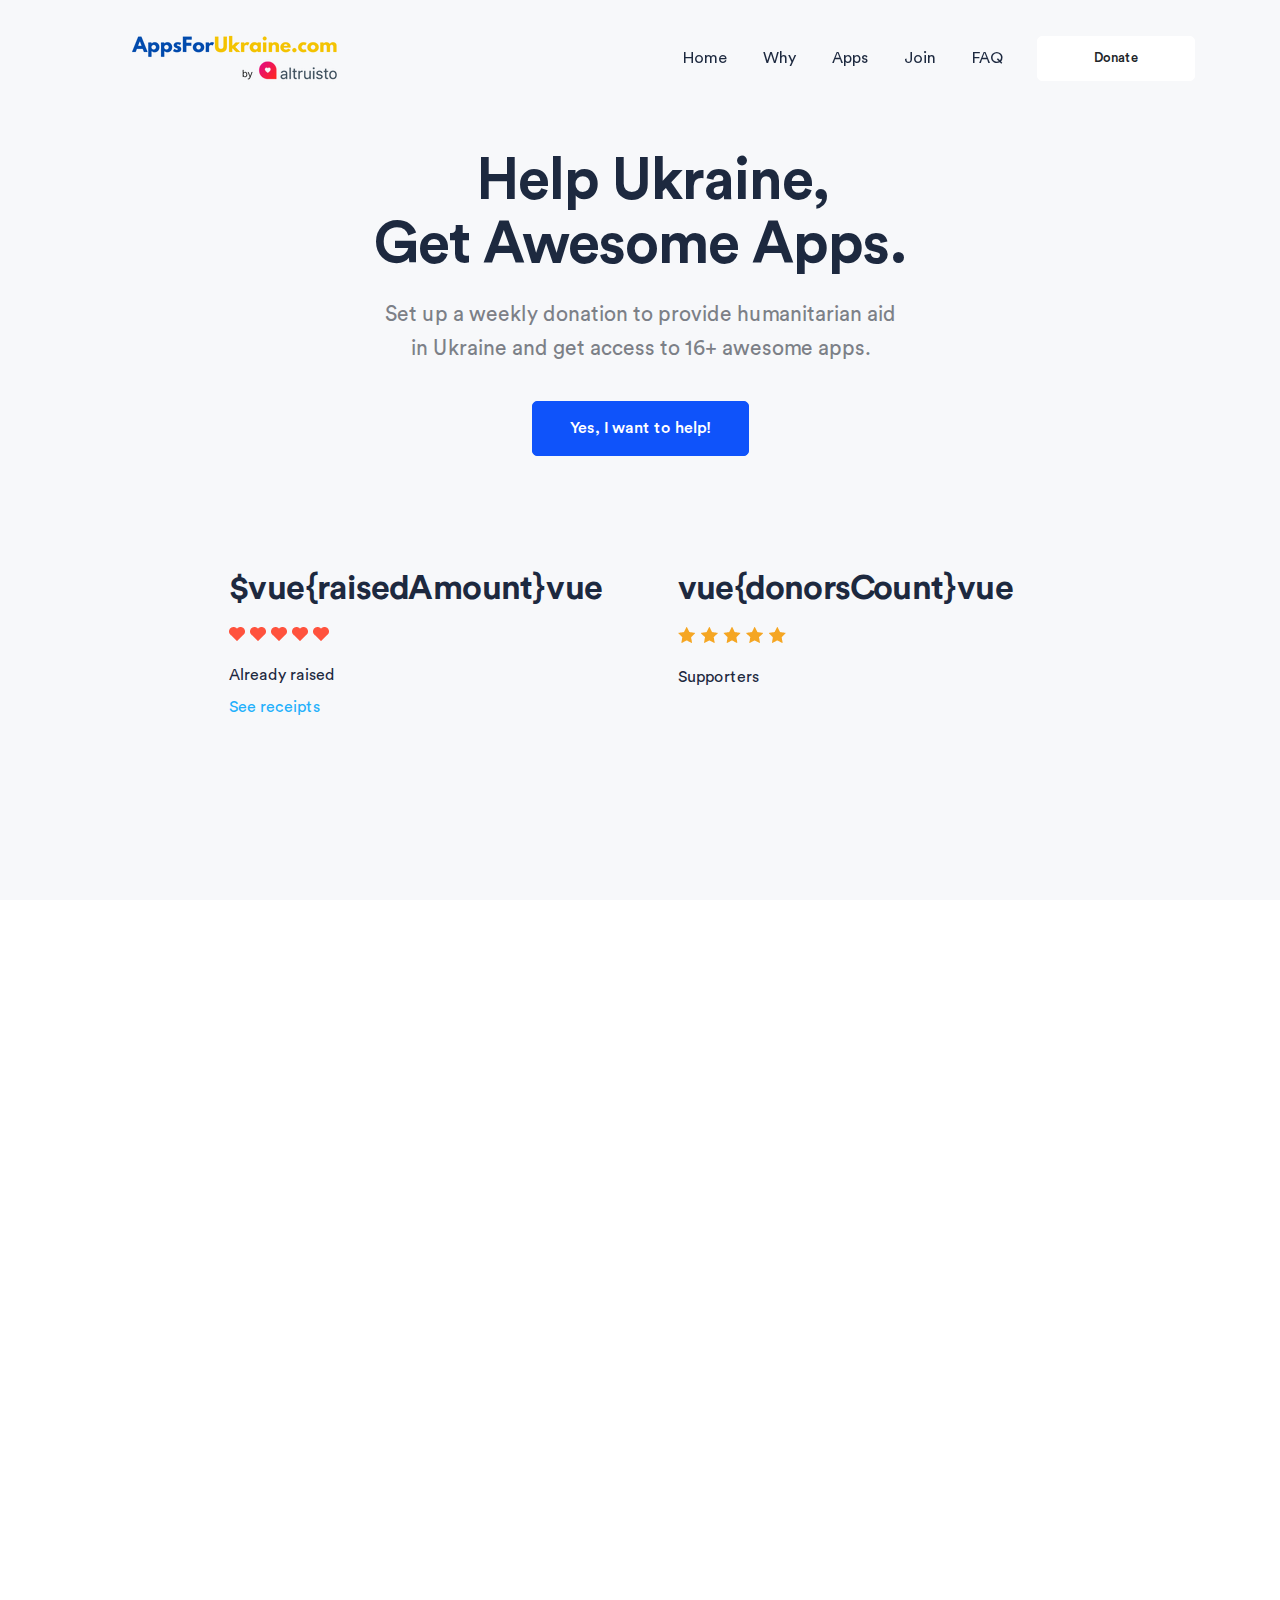
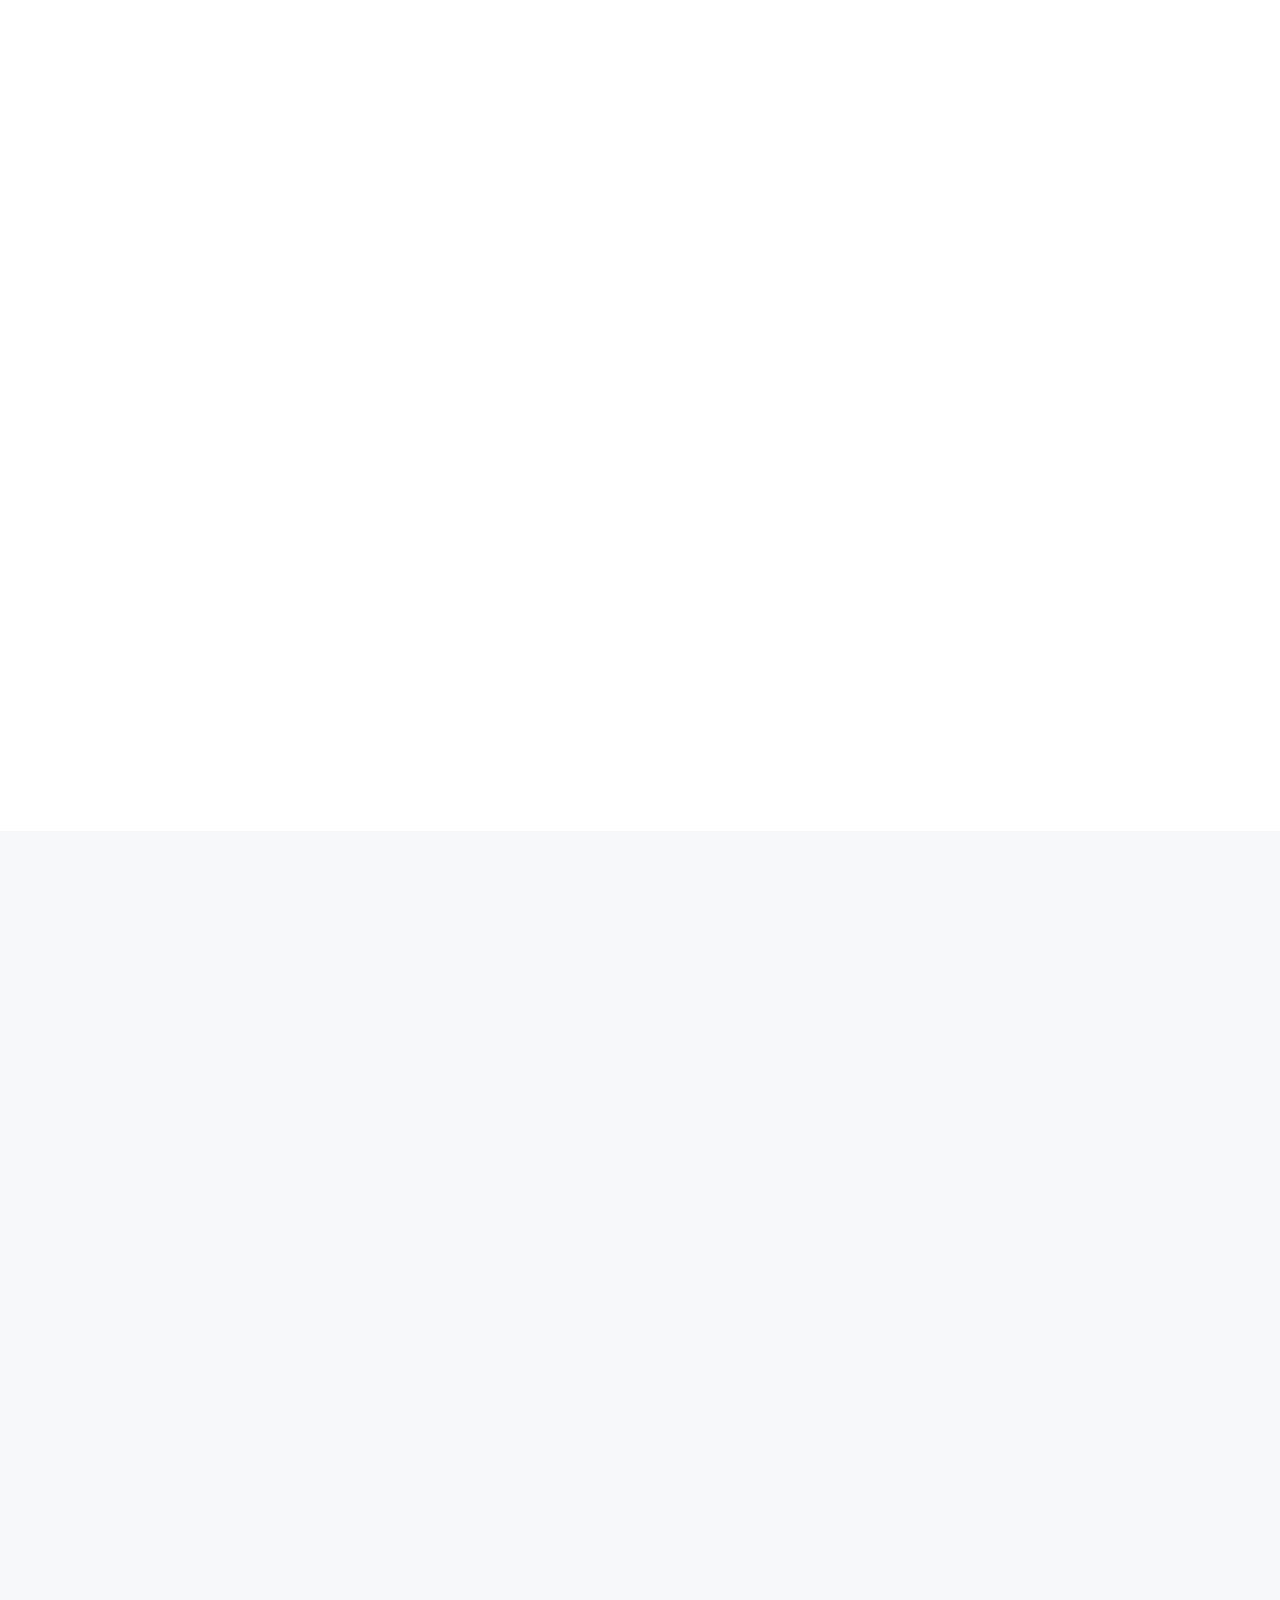
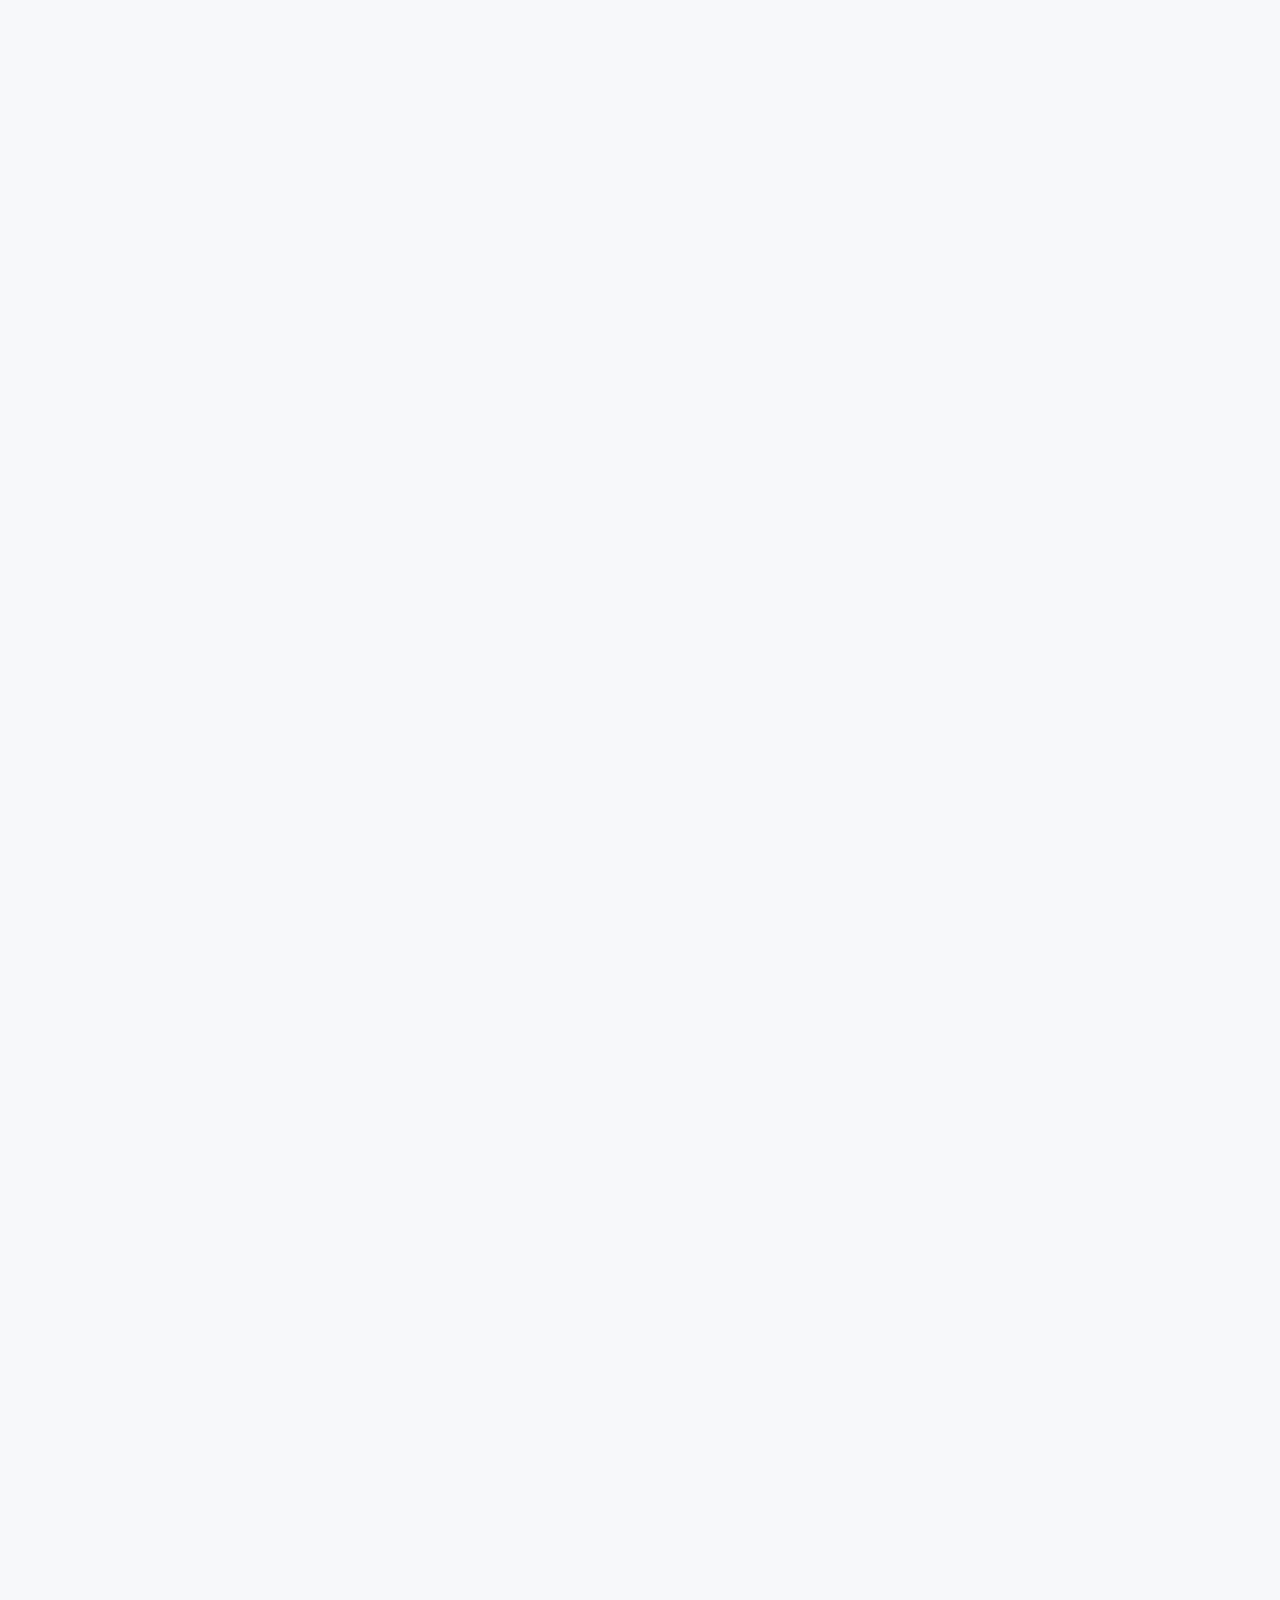
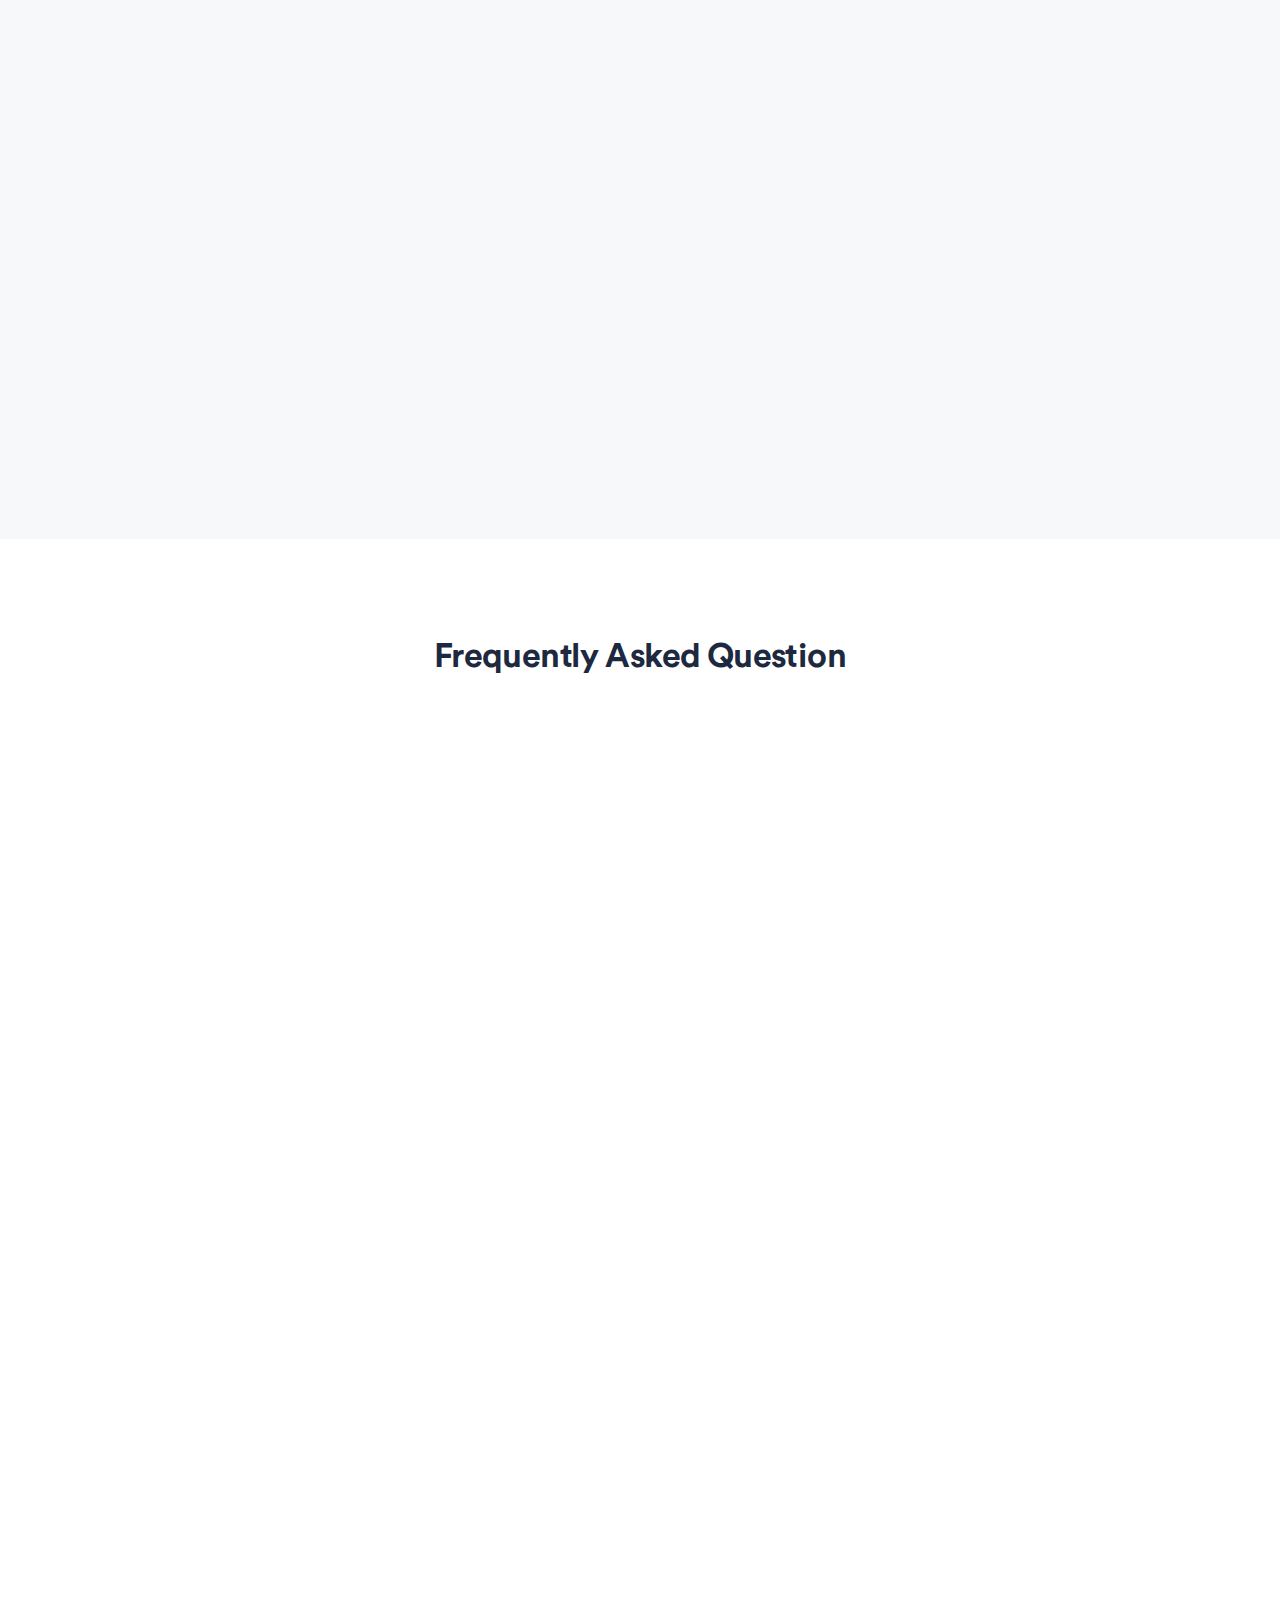
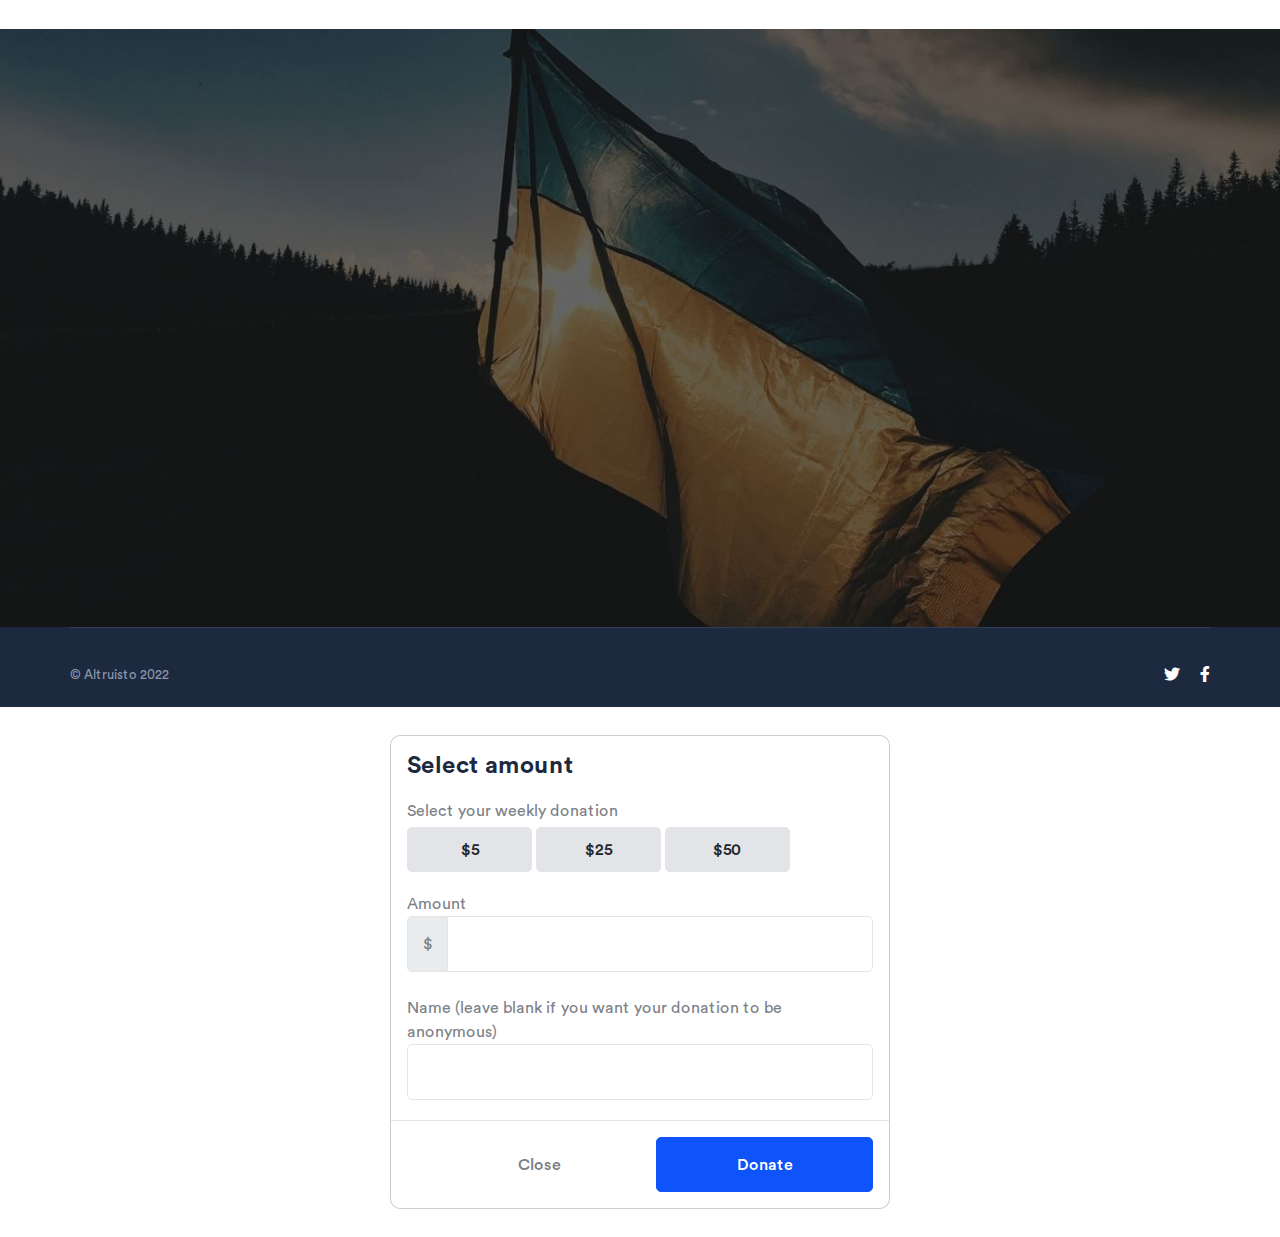
==== commit 232f2ec0: "fix: unum hack" ====
--- a/index.html
+++ b/index.html
@@ -192,7 +192,7 @@
               <div data-aos="zoom-in" data-aos-duration="900" data-aos-once="true">
                 <a href="https://www.unum.la" target="_blank" class="bg-white d-xs-flex align-items-center px-9 py-10 mb-9 shadow-2 gr-hover-1" href="https://www.unum.la">
                   <div class="mr-10">
-                    <img class="square-116" src="https://altruisto.comhttps://uploads-ssl.webflow.com/61005d24feea1032c4ad8d29/61005d24feea1025daad8d51_UNUM%20Logo%20Black.svg" alt="" style="object-fit: contain;">
+                    <img class="square-116" src="https://uploads-ssl.webflow.com/61005d24feea1032c4ad8d29/61005d24feea1025daad8d51_UNUM%20Logo%20Black.svg" alt="" style="object-fit: contain;">
                   </div>
                   <div class="mt-8 mt-xs-0">
                     <h4 class="font-size-8 font-weight-medium text-dark-cloud mb-5 line-height-34">UNUM</h4>
@@ -486,7 +486,7 @@
             <div class="text-center pt-7 pt-md-12 pt-lg-16">
               <h2 class="font-size-9 mb-9" data-aos="fade-up" data-aos-duration="500" data-aos-once="true">Interested in joining our intiative?</h2>
               <p data-aos="fade-up" data-aos-duration="500" data-aos-once="true">We're makers, designers, engineers, founders, growth hackers, and storytellers who decided to use our skills and products to help the victims of this war. Would you like to offer your product or skills as well?</p>
-              <a class="btn btn-blue-3 btn-2 rounded-5" href="#" data-aos="fade-up" data-aos-duration="800" data-aos-once="true">I want to join</a>
+              <a class="btn btn-blue-3 btn-2 rounded-5" href="#" data-aos="fade-up" data-aos-duration="800" data-aos-once="true" href="https://owjmk76e2tk.typeform.com/to/m3Bc44sO">I want to join</a>
             </div>
           </div>
         </div>
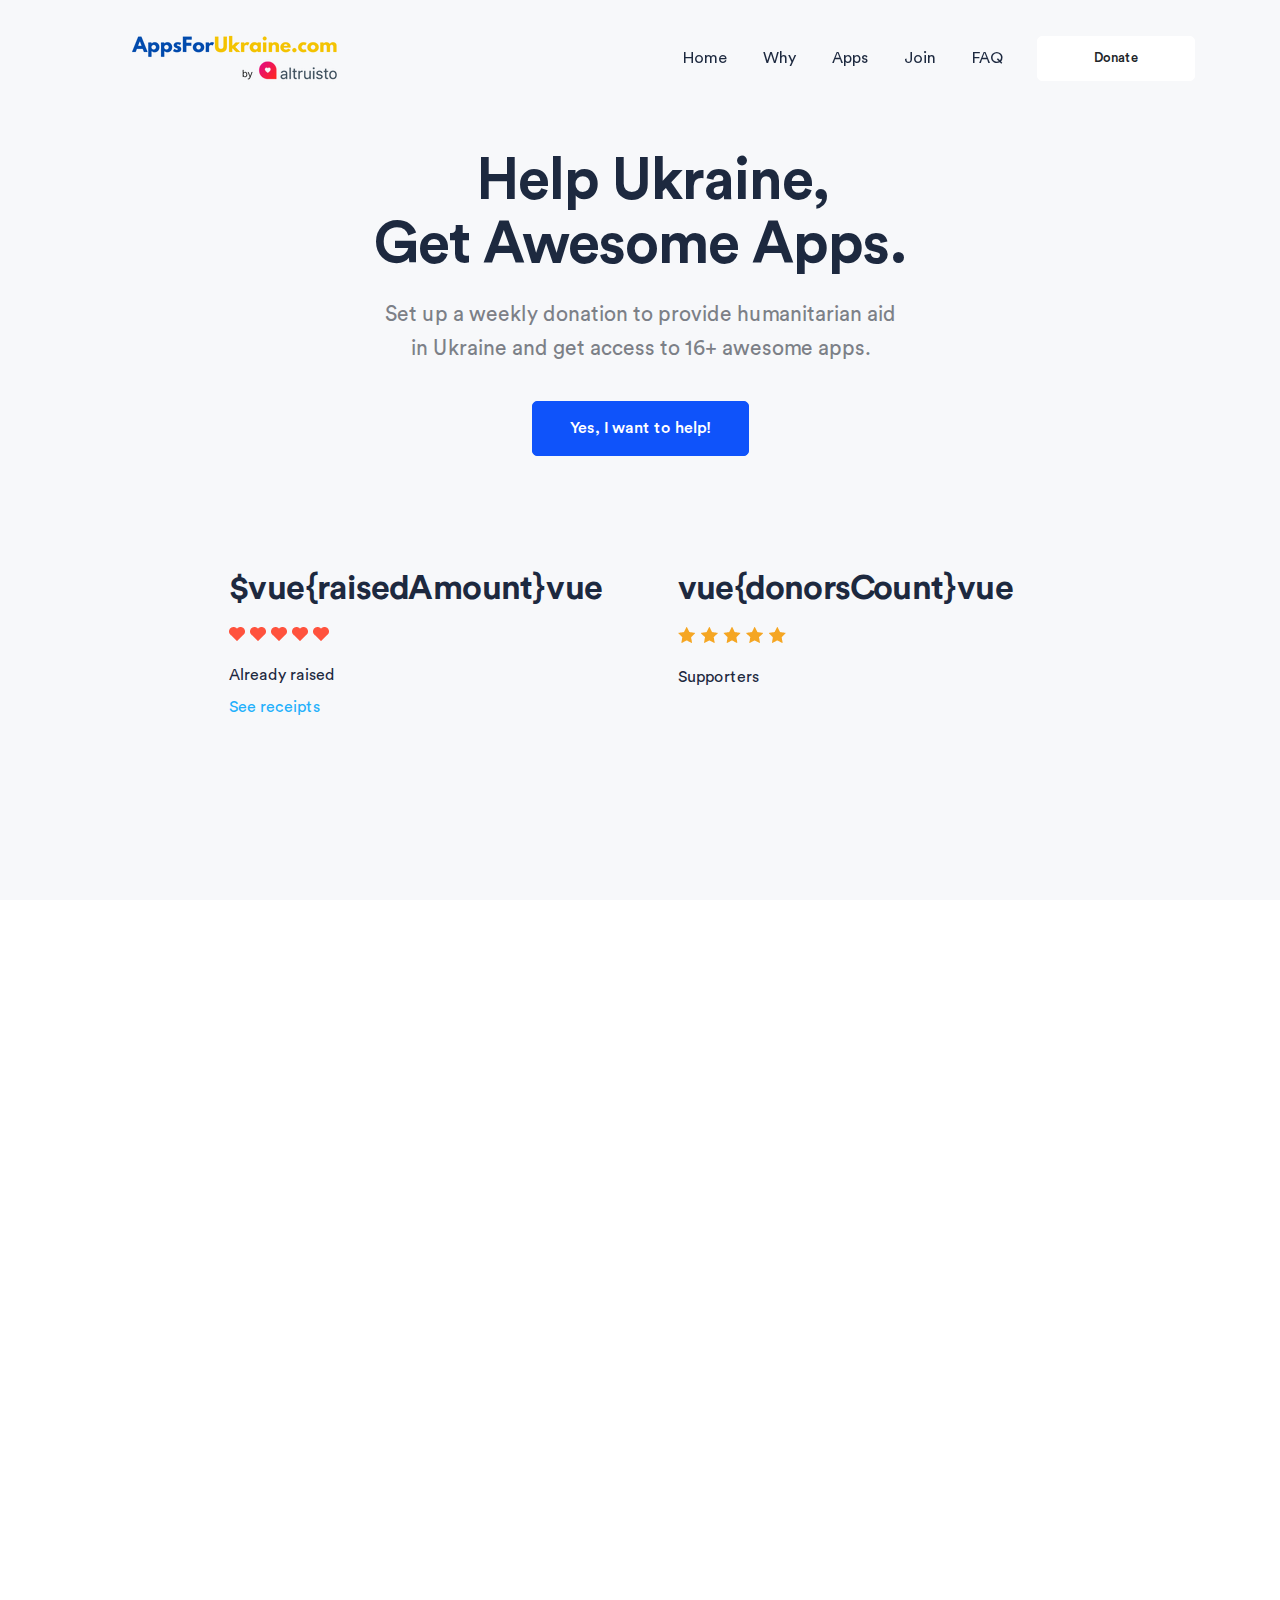
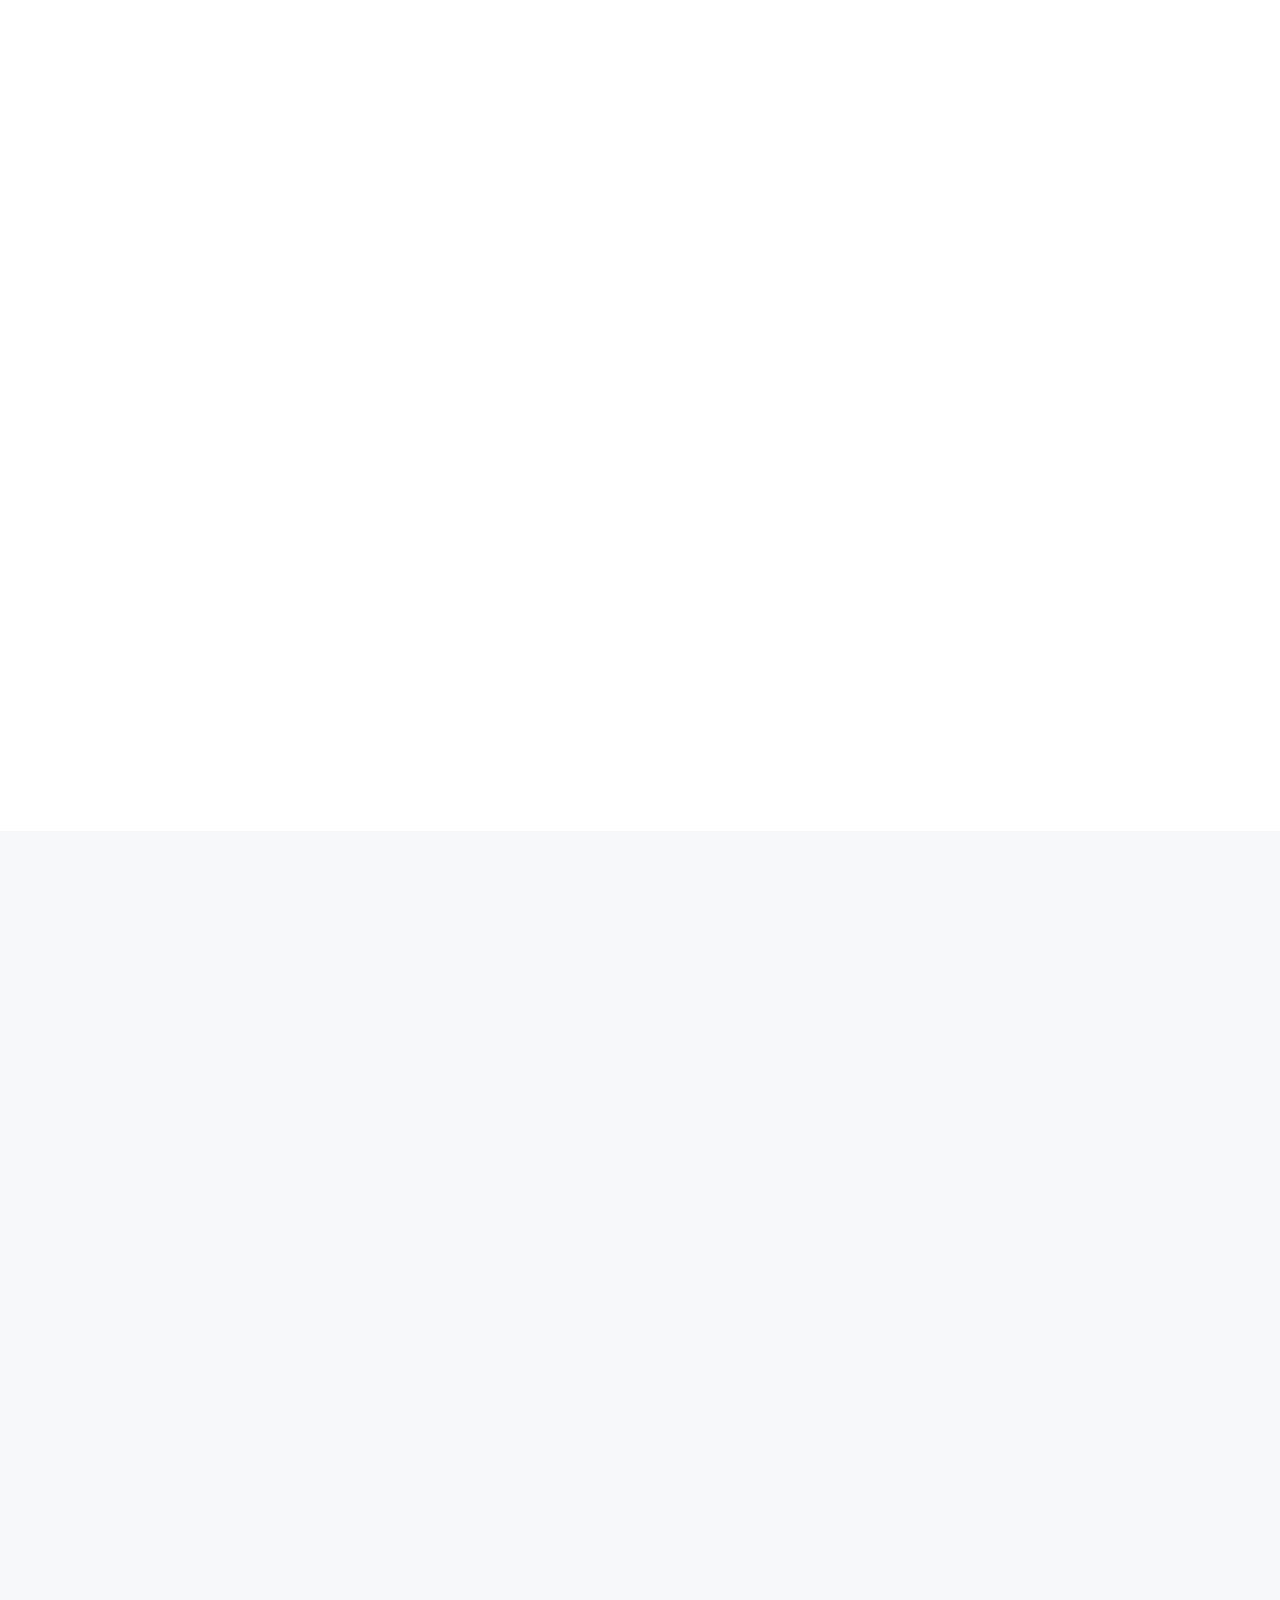
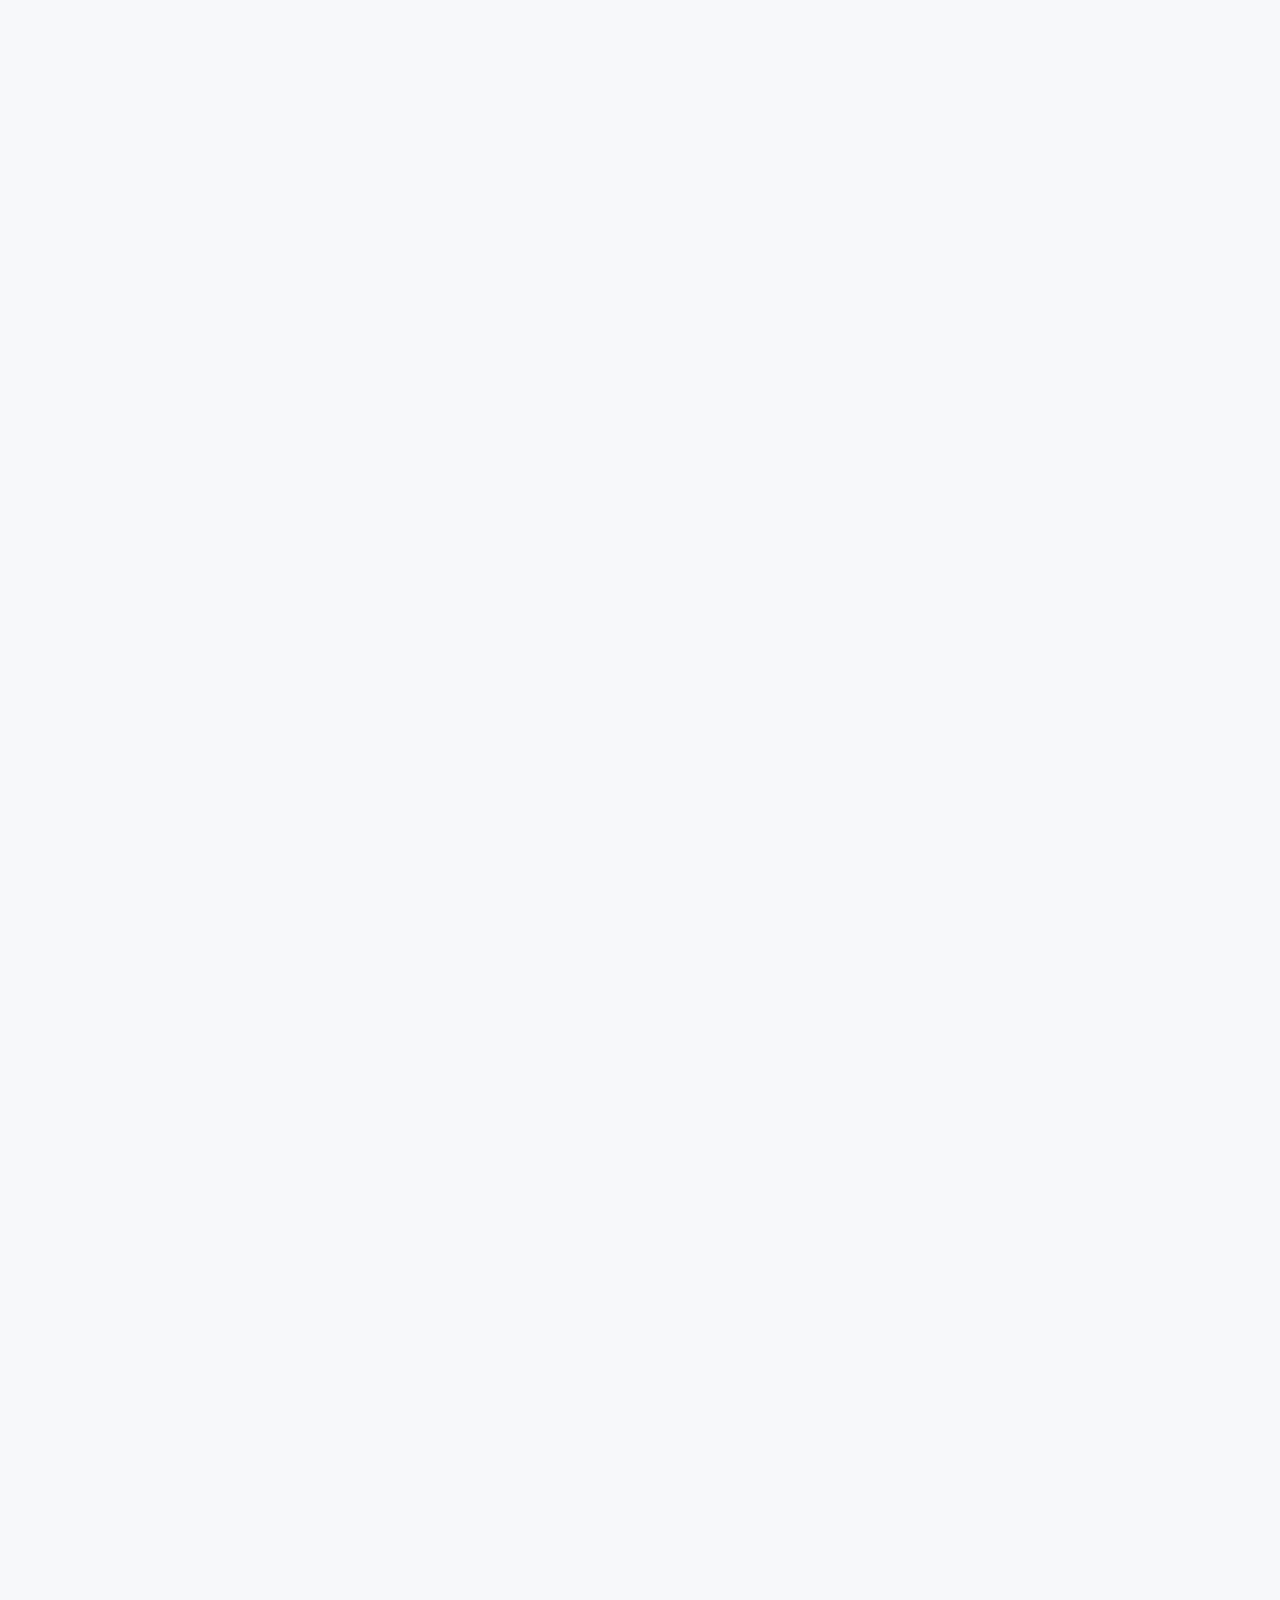
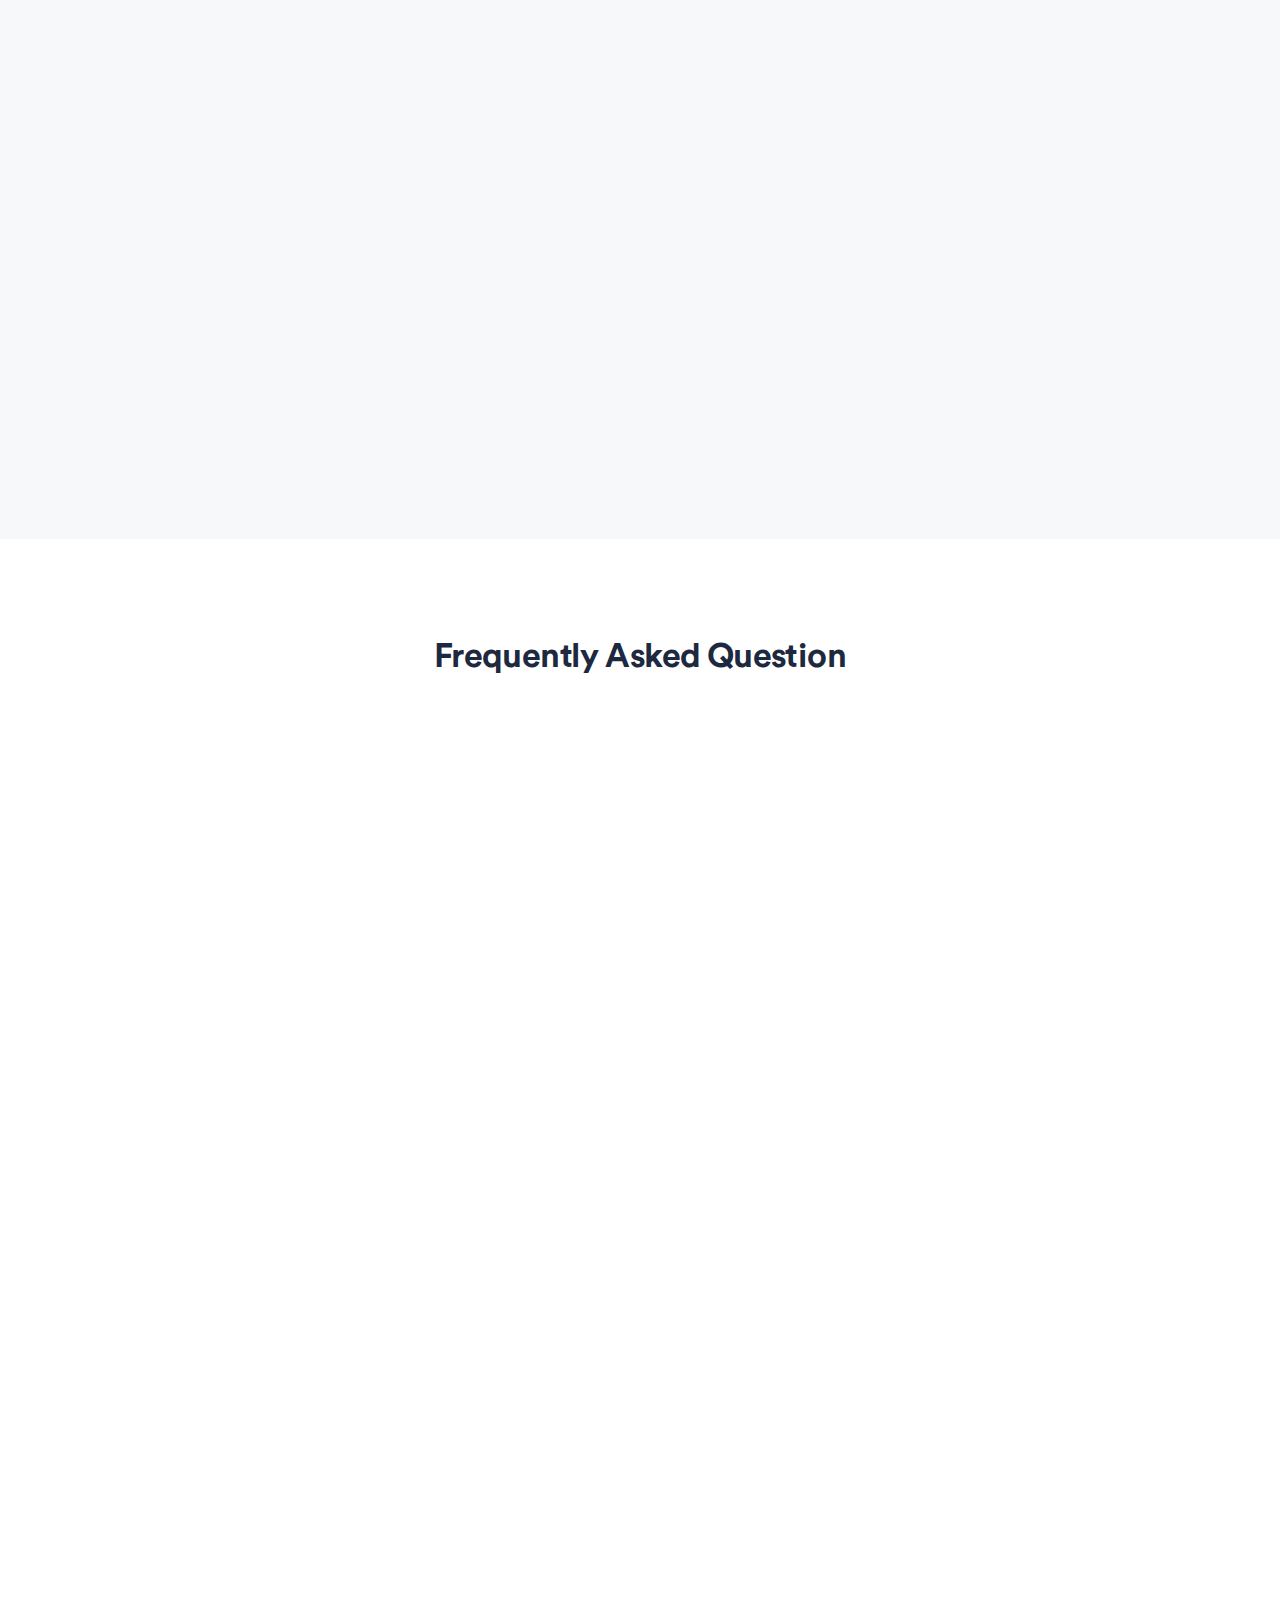
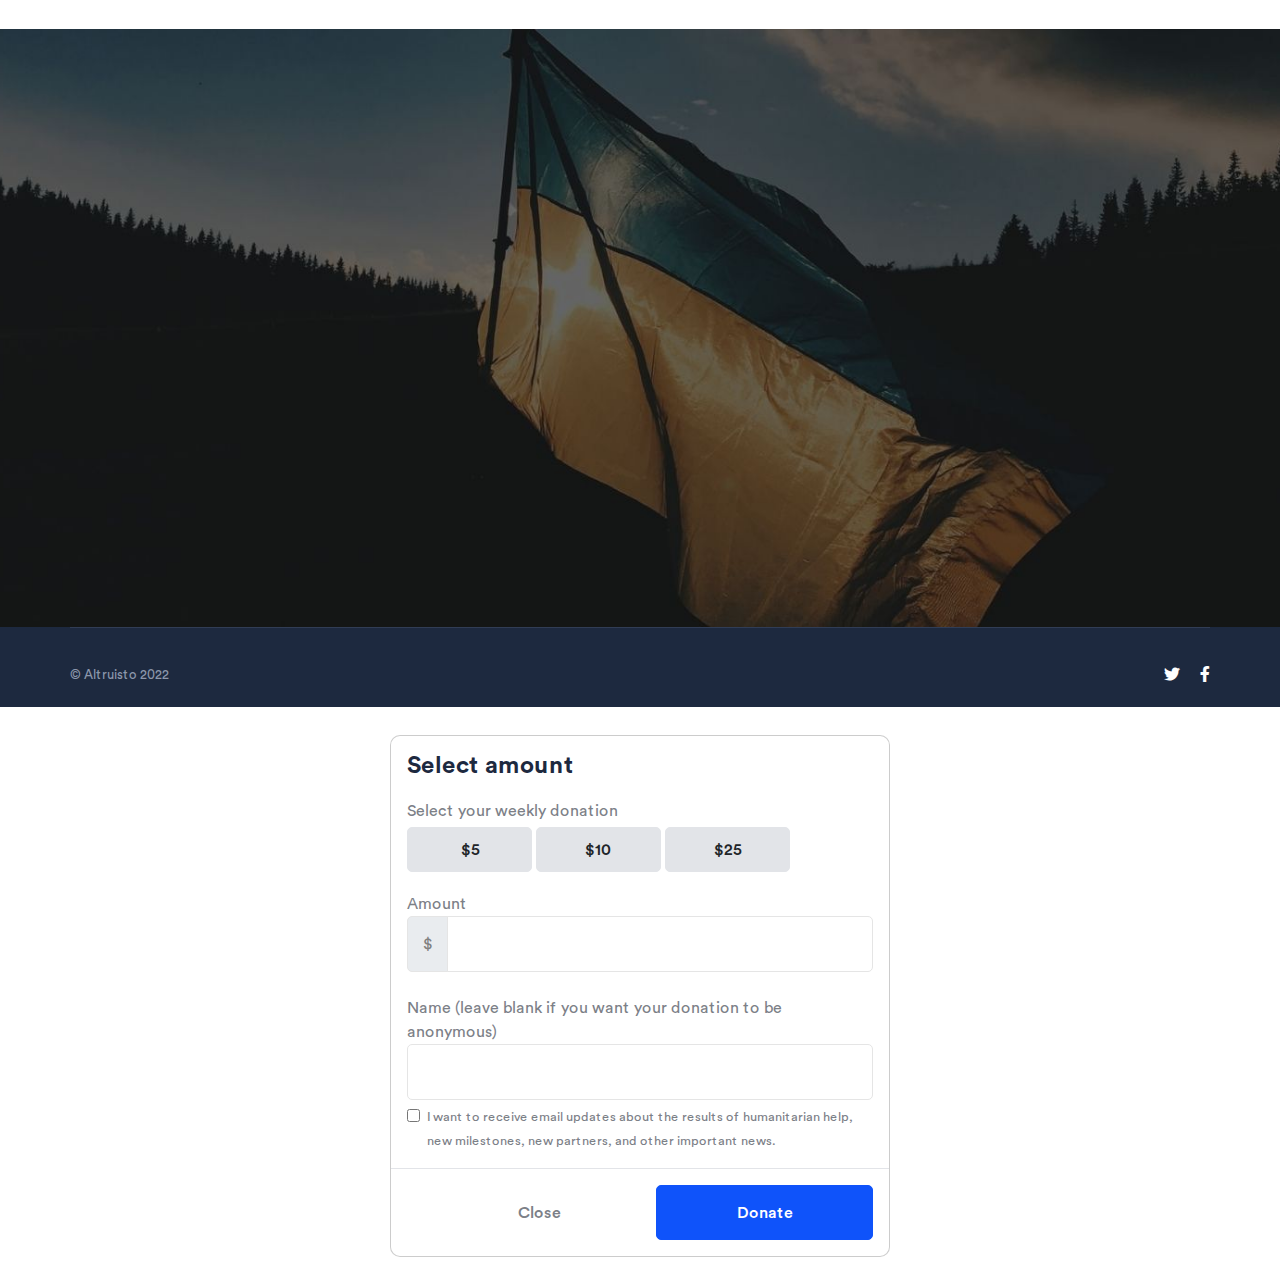
==== commit 99f90e9f: "feat: donation modal improvements (agree to email)" ====
--- a/index.html
+++ b/index.html
@@ -19,6 +19,21 @@
   <link rel="stylesheet" href="./plugins/slick/slick.min.css">
   <!-- Vendor stylesheets  -->
   <link rel="stylesheet" href="./css/main.css">
+  <!-- Primary Meta Tags -->
+  <meta name="title" content="AppsForUkraine - donate to help Ukraine and get awesome apps">
+  <meta name="description" content="AppsForUkraine.com offers an access to a bundle of premium apps for a weekly donation to humanitarian help in Ukraine. There are already 20+ products with new ones coming in every week.">
+  <!-- Open Graph / Facebook -->
+  <meta property="og:type" content="website">
+  <meta property="og:url" content="https://appsforukraine.com">
+  <meta property="og:title" content="AppsForUkraine - donate to help Ukraine and get awesome apps">
+  <meta property="og:description" content="AppsForUkraine.com offers an access to a bundle of premium apps for a weekly donation to humanitarian help in Ukraine. There are already 20+ products with new ones coming in every week.">
+  <meta property="og:image" content="https://appsforukraine.com/image/apps-cover.jpg">
+  <!-- Twitter -->
+  <meta property="twitter:card" content="summary_large_image">
+  <meta property="twitter:url" content="https://appsforukraine.com">
+  <meta property="twitter:title" content="AppsForUkraine - donate to help Ukraine and get awesome apps">
+  <meta property="twitter:description" content="AppsForUkraine.com offers an access to a bundle of premium apps for a weekly donation to humanitarian help in Ukraine. There are already 20+ products with new ones coming in every week.">
+  <meta property="twitter:image" content="https://appsforukraine.com/image/apps-cover.jpg">
   <!-- Custom stylesheet -->
 </head>
 
@@ -486,7 +501,7 @@
             <div class="text-center pt-7 pt-md-12 pt-lg-16">
               <h2 class="font-size-9 mb-9" data-aos="fade-up" data-aos-duration="500" data-aos-once="true">Interested in joining our intiative?</h2>
               <p data-aos="fade-up" data-aos-duration="500" data-aos-once="true">We're makers, designers, engineers, founders, growth hackers, and storytellers who decided to use our skills and products to help the victims of this war. Would you like to offer your product or skills as well?</p>
-              <a class="btn btn-blue-3 btn-2 rounded-5" href="#" data-aos="fade-up" data-aos-duration="800" data-aos-once="true" href="https://owjmk76e2tk.typeform.com/to/m3Bc44sO">I want to join</a>
+              <a class="btn btn-blue-3 btn-2 rounded-5" data-aos="fade-up" data-aos-duration="800" data-aos-once="true" href="https://owjmk76e2tk.typeform.com/to/m3Bc44sO">I want to join</a>
             </div>
           </div>
         </div>
@@ -621,11 +636,11 @@
                 <button class="btn btn-sm btn-gray-1 rounded-5" @click="setDonationAmount(5)">
                   $5
                 </button>
+                <button class="btn btn-sm btn-gray-1 rounded-5" @click="setDonationAmount(10)">
+                  $10
+                </button>
                 <button class="btn btn-sm btn-gray-1 rounded-5" @click="setDonationAmount(25)">
                   $25
-                </button>
-                <button class="btn btn-sm btn-gray-1 rounded-5" @click="setDonationAmount(50)">
-                  $50
                 </button>
               </div>
               <label for="amount" class="mb-0 mt-7">Amount</label>
@@ -638,6 +653,12 @@
               <label for="name" class="mb-0  mt-7">Name (leave blank if you want your donation to be anonymous)</label>
               <div class="input-group mb-1 input-group">
                 <input type="text" class="form-control" id="name" aria-label="Name" style="height: 56px" v-model="donor">
+              </div>
+              <div class="form-check">
+                <input class="form-check-input" type="checkbox" value="" id="defaultCheck1" v-model="agreedToEmail">
+                <label class="form-check-label" for="defaultCheck1">
+                  <small>I want to receive email updates about the results of humanitarian help, new milestones, new partners, and other important news.</small>
+                </label>
               </div>
             </div>
             <div class="modal-footer">
@@ -675,7 +696,8 @@
           donor: '',
           errorMessage: '',
           raisedAmount: null,
-          donorsCount: null
+          donorsCount: null,
+          agreedToEmail: false,
         }
       },
       methods: {
@@ -713,7 +735,8 @@
             donor: this.donor,
             currency: 'usd',
             locale: 'en',
-            type: 'weekly'
+            type: 'weekly',
+            agreedToEmail: this.agreedToEmail,
           }).then((response) => {
             stripe.redirectToCheckout({
               sessionId: response.data
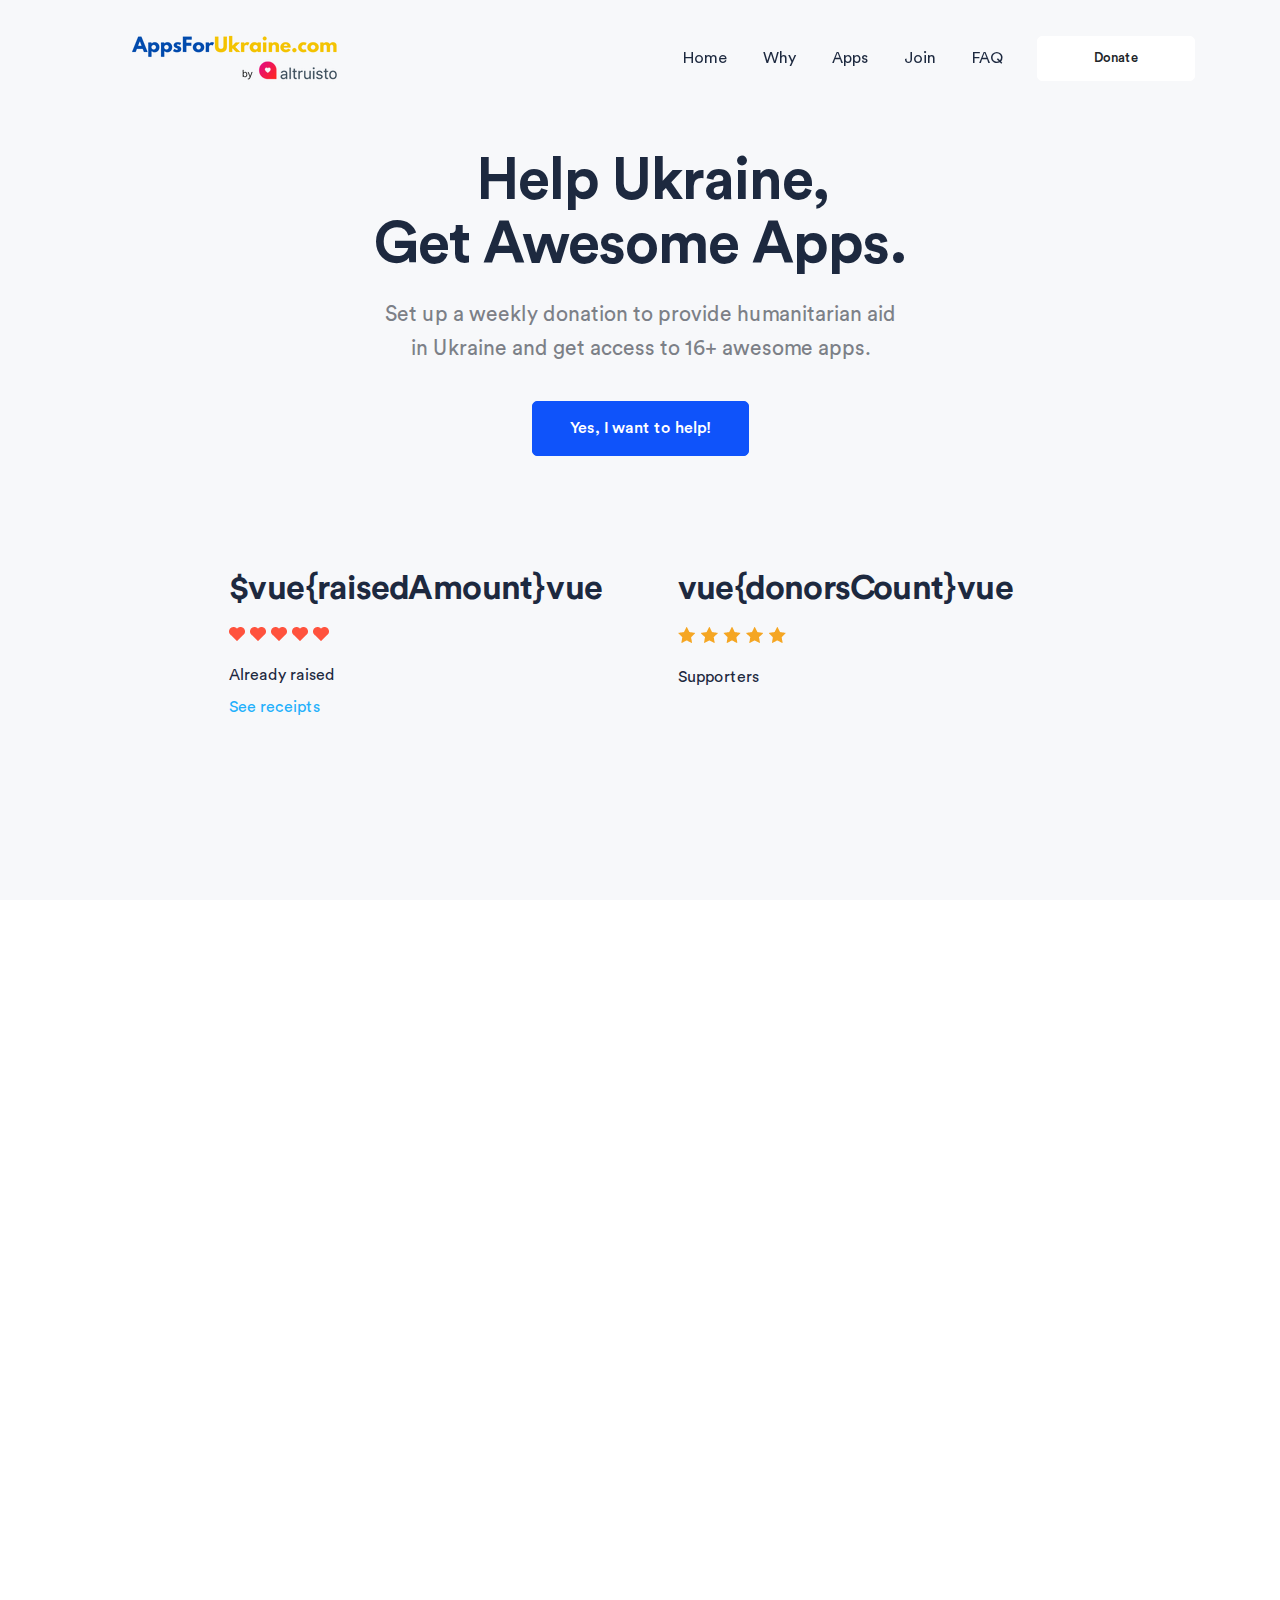
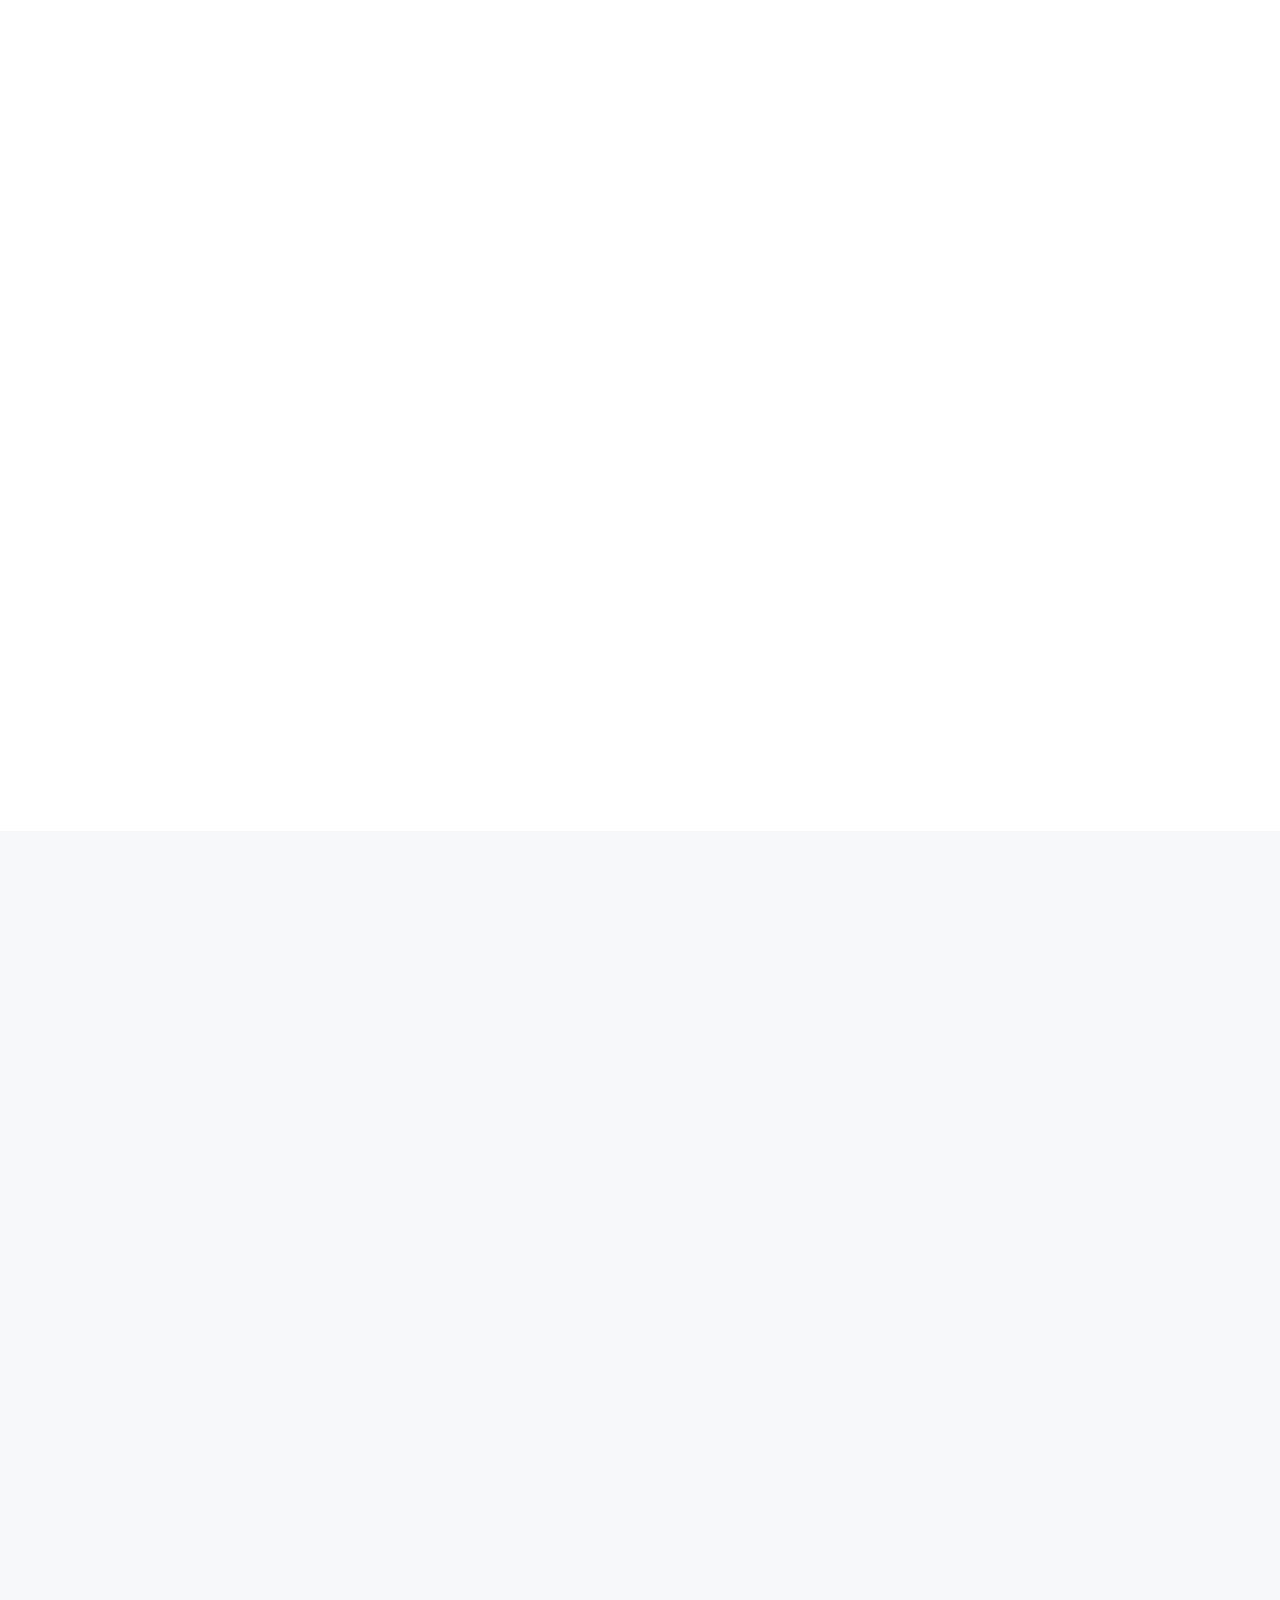
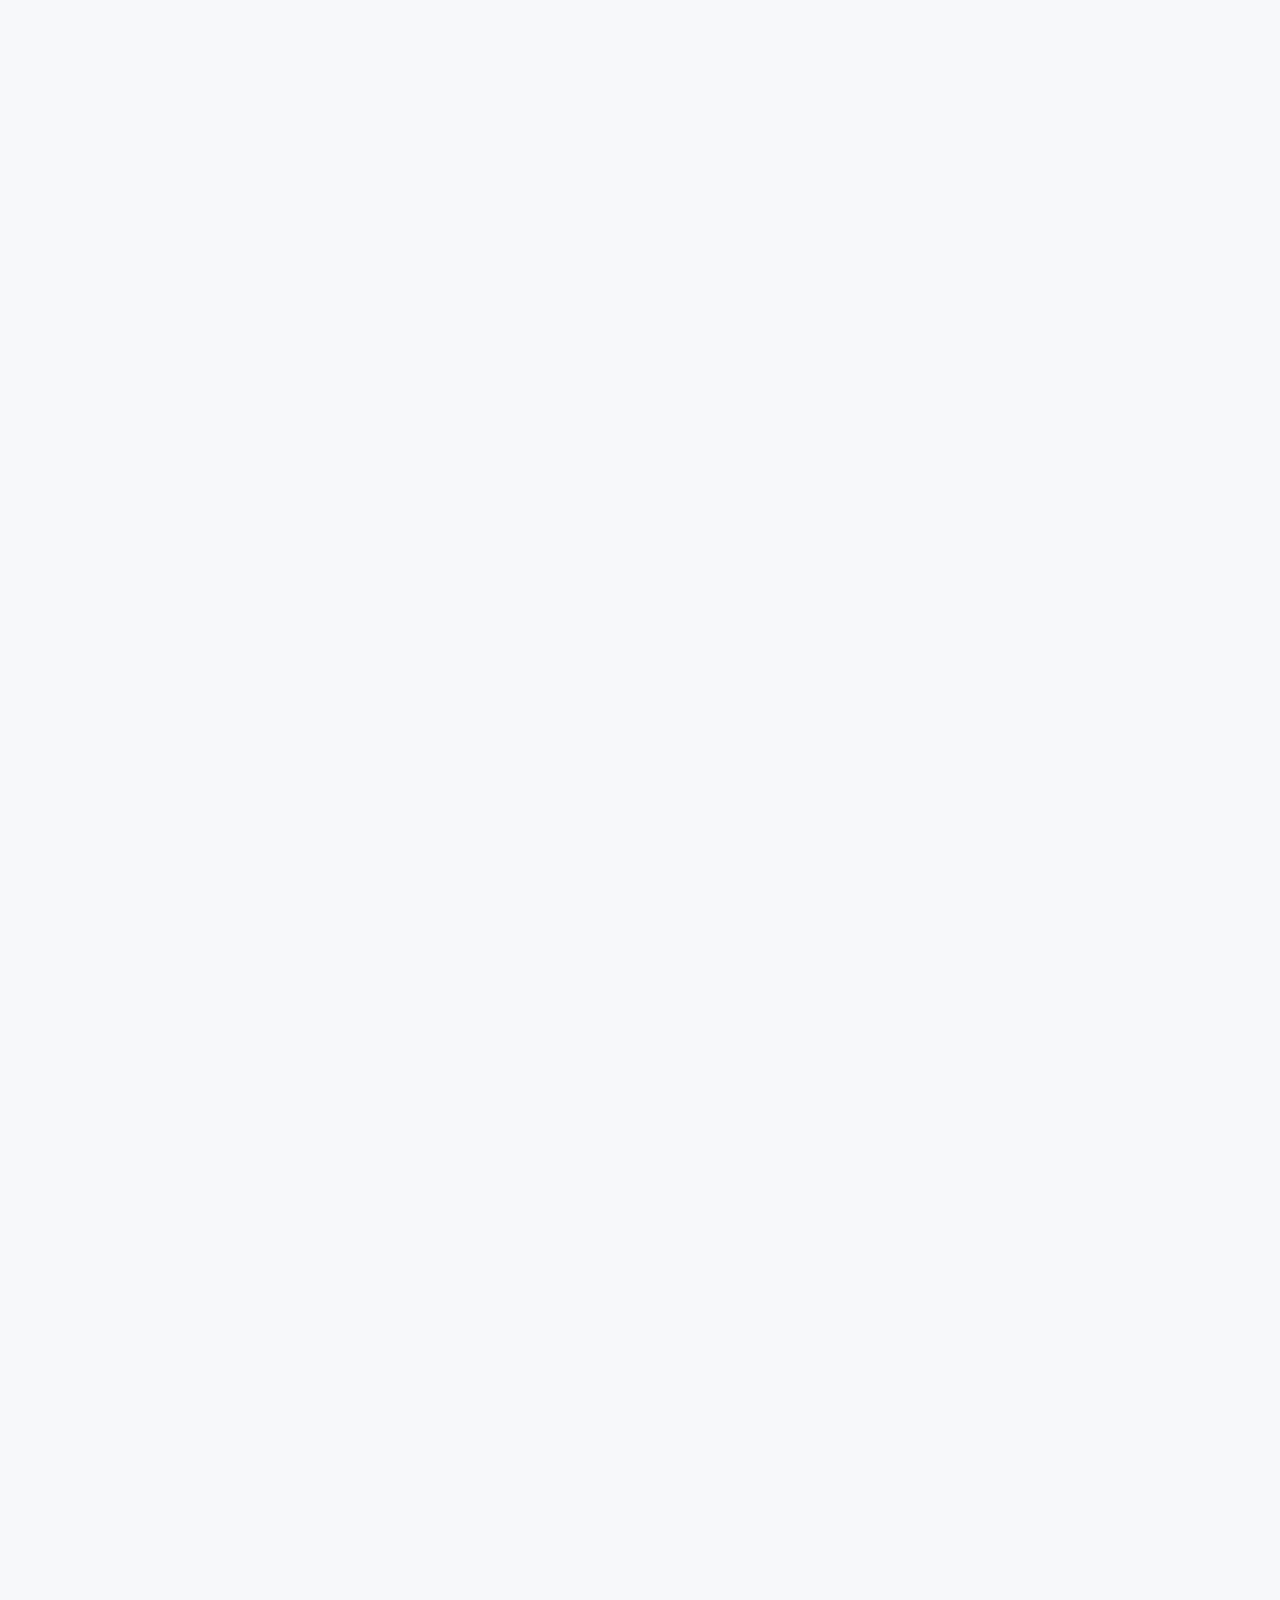
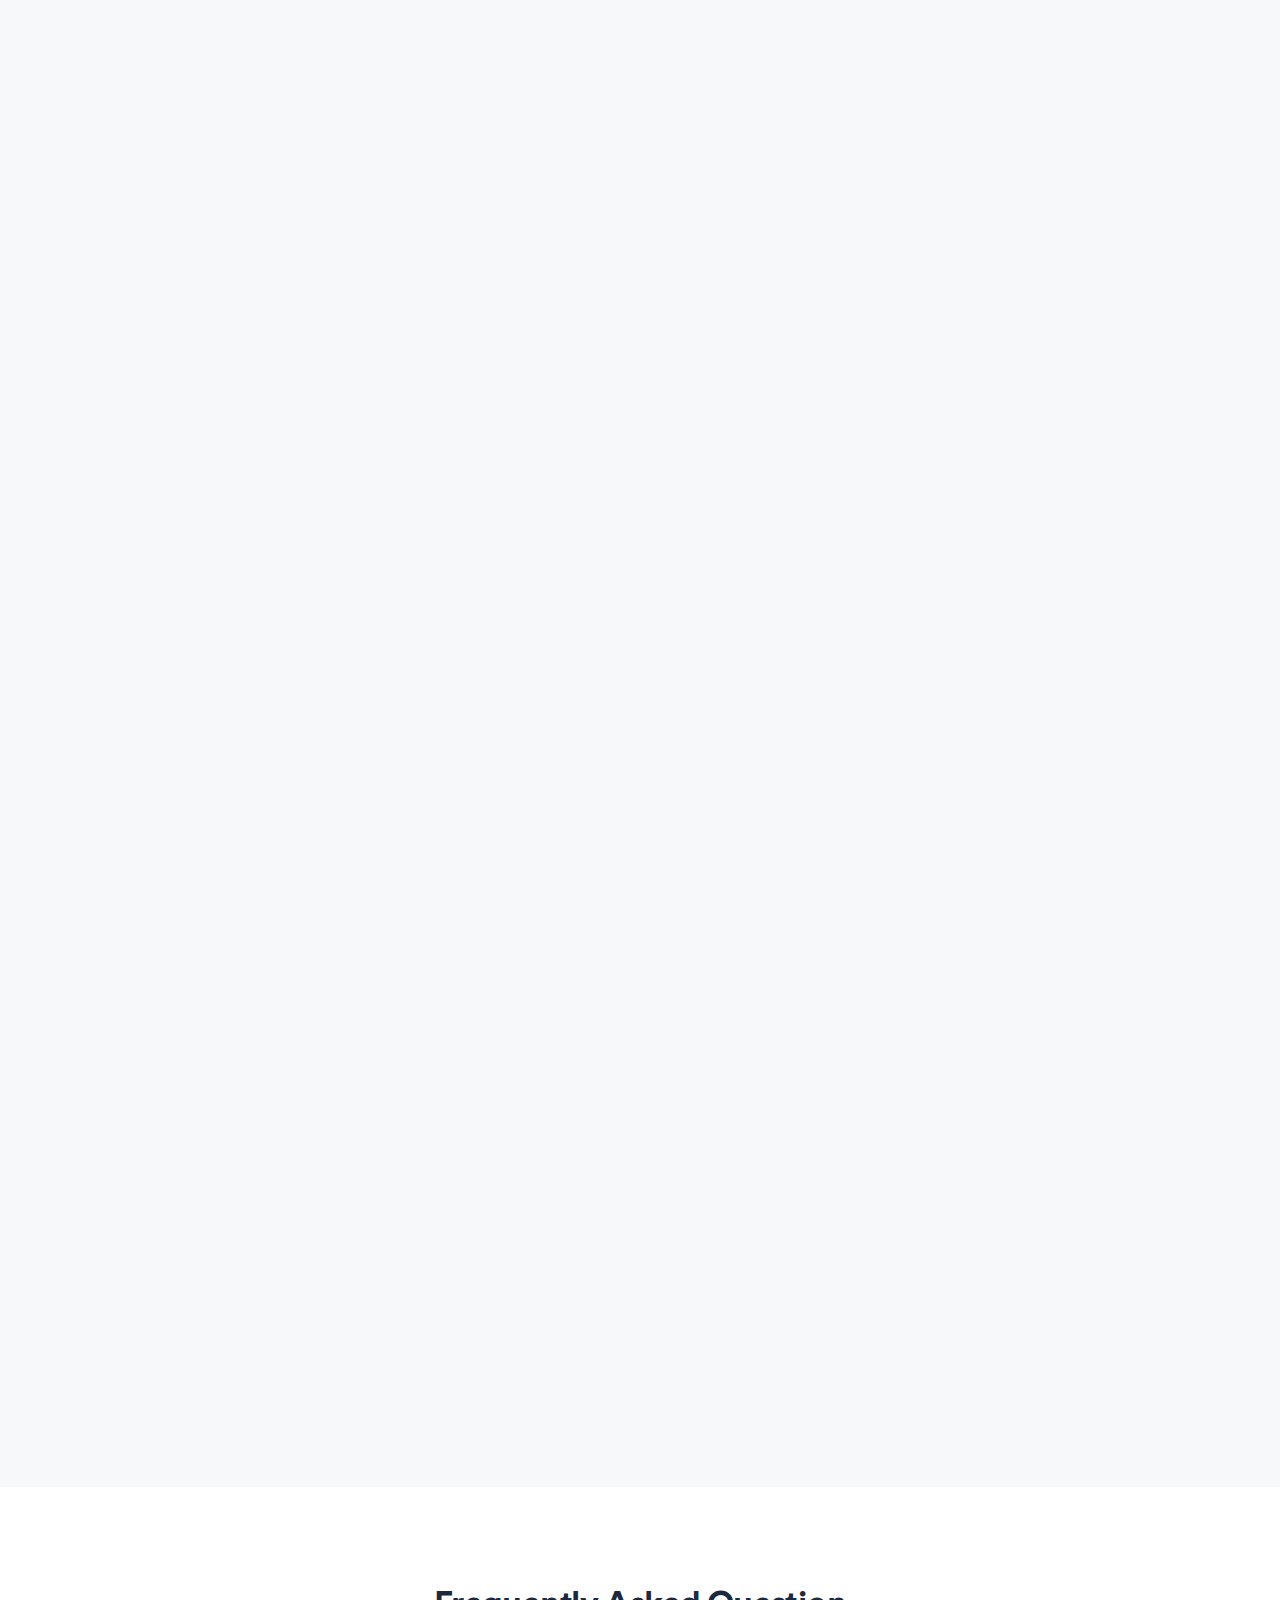
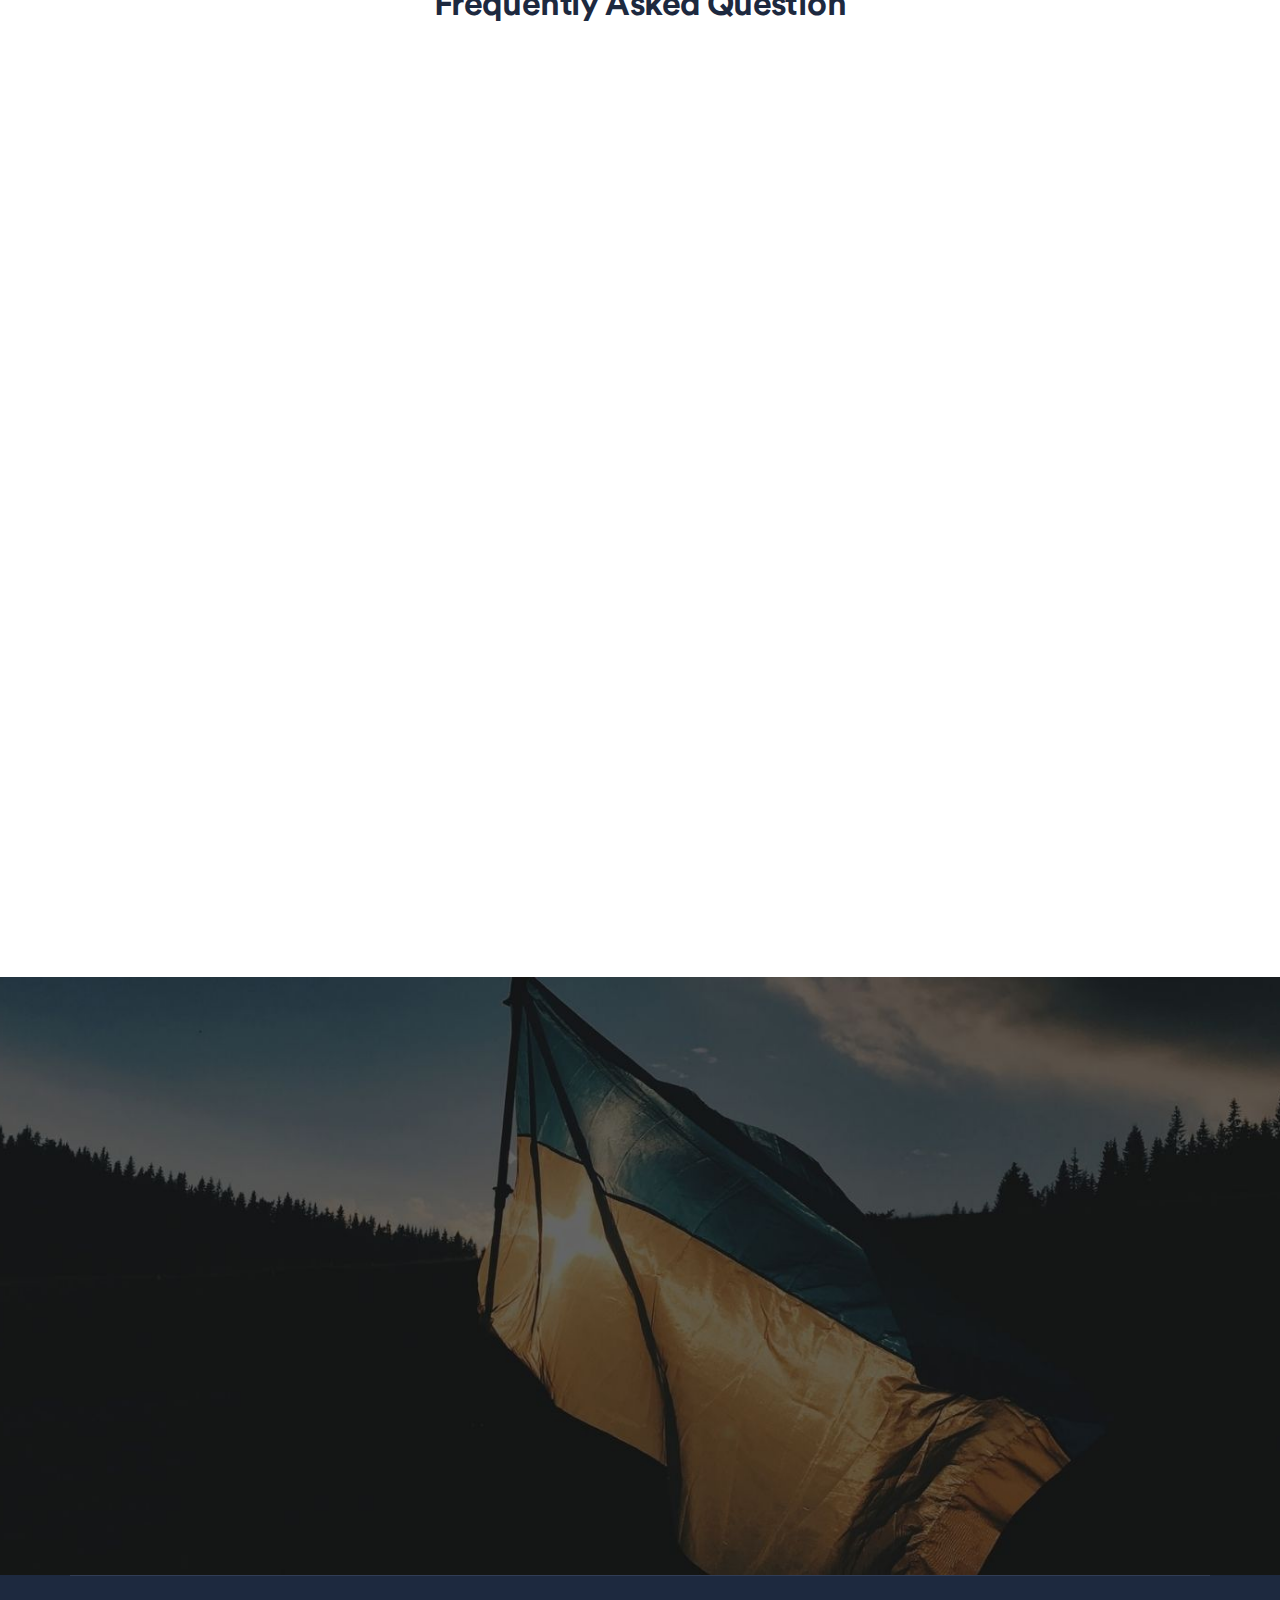
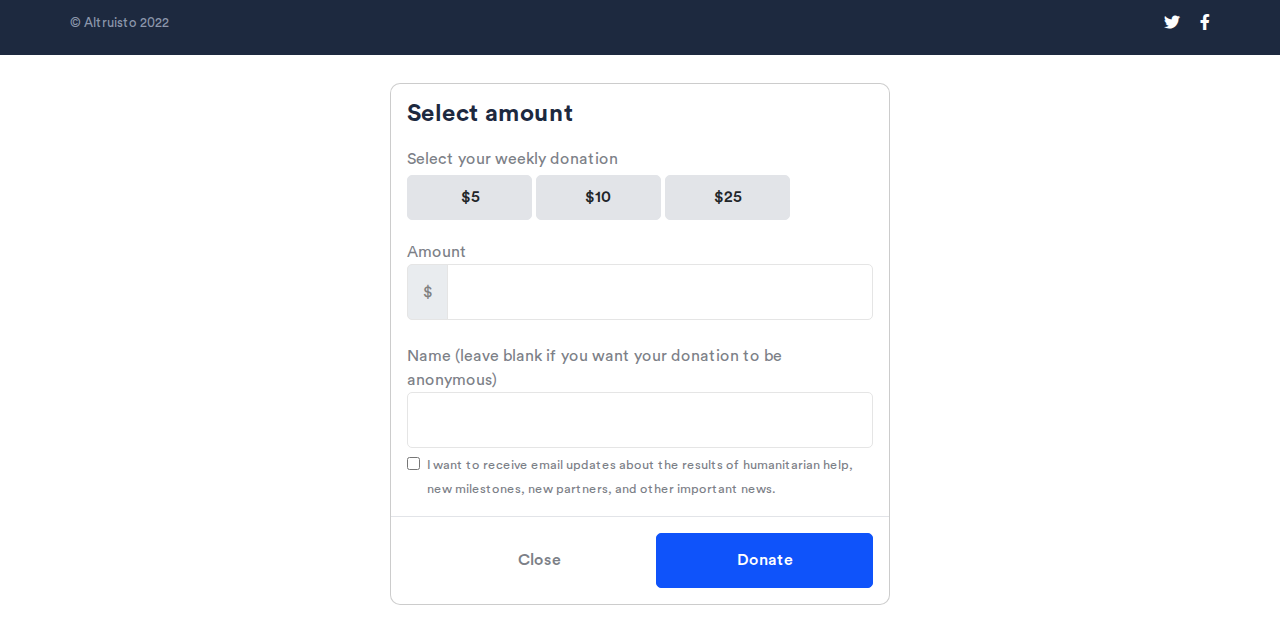
==== commit 0ff9e462: "feat: generate newest apps list" ====
--- a/index.html
+++ b/index.html
@@ -347,6 +347,70 @@
                 </a>
               </div>
               <!-- End App -->
+              <!-- App -->
+              <div data-aos="zoom-in" data-aos-duration="900" data-aos-once="true">
+                <a href="https://utalk.com" target="_blank" class="bg-white d-xs-flex align-items-center px-9 py-10 mb-9 shadow-2 gr-hover-1" href="https://utalk.com">
+                  <div class="mr-10">
+                    <img class="square-116" src="https://altruisto.com/images/fundraiser/utalk.svg" alt="" style="object-fit: contain;">
+                  </div>
+                  <div class="mt-8 mt-xs-0">
+                    <h4 class="font-size-8 font-weight-medium text-dark-cloud mb-5 line-height-34">uTalk</h4>
+                    <p class="font-size-3">We have over 140 languages to start speaking. Simple, fun and with immediate results.</p>
+                    <div class="d-flex align-items-center flex-wrap">
+                      <span class="text-bali-gray font-size-3 pr-9"><i class="fa fa-clock mr-2 font-weight-normal"></i>Free access for 1 language</span>
+                    </div>
+                  </div>
+                </a>
+              </div>
+              <!-- End App -->
+              <!-- App -->
+              <div data-aos="zoom-in" data-aos-duration="900" data-aos-once="true">
+                <a href="https://www.neomeditation.com/en" target="_blank" class="bg-white d-xs-flex align-items-center px-9 py-10 mb-9 shadow-2 gr-hover-1" href="https://www.neomeditation.com/en">
+                  <div class="mr-10">
+                    <img class="square-116" src="https://altruisto.com/images/fundraiser/neo.jpeg" alt="" style="object-fit: contain;">
+                  </div>
+                  <div class="mt-8 mt-xs-0">
+                    <h4 class="font-size-8 font-weight-medium text-dark-cloud mb-5 line-height-34">Neo (iOS)</h4>
+                    <p class="font-size-3">Let us carry you away by the inviting and soothing voice of your meditation guide in inspiring landscapes. This app takes you on a personal, poetic, and immersive voyage to approach this ancient practice of meditation in a new way.</p>
+                    <div class="d-flex align-items-center flex-wrap">
+                      <span class="text-bali-gray font-size-3 pr-9"><i class="fa fa-clock mr-2 font-weight-normal"></i>Free access</span>
+                    </div>
+                  </div>
+                </a>
+              </div>
+              <!-- End App -->
+              <!-- App -->
+              <div data-aos="zoom-in" data-aos-duration="900" data-aos-once="true">
+                <a href="https://app.ckbk.com/" target="_blank" class="bg-white d-xs-flex align-items-center px-9 py-10 mb-9 shadow-2 gr-hover-1" href="https://app.ckbk.com/">
+                  <div class="mr-10">
+                    <img class="square-116" src="https://altruisto.com/images/fundraiser/ckbk.png" alt="" style="object-fit: contain;">
+                  </div>
+                  <div class="mt-8 mt-xs-0">
+                    <h4 class="font-size-8 font-weight-medium text-dark-cloud mb-5 line-height-34">Ckbk</h4>
+                    <p class="font-size-3">Ckbk is a digital cookbook with over 100,000 recipes recommended by leading chefs and food writers.</p>
+                    <div class="d-flex align-items-center flex-wrap">
+                      <span class="text-bali-gray font-size-3 pr-9"><i class="fa fa-clock mr-2 font-weight-normal"></i>Free access for 3 months</span>
+                    </div>
+                  </div>
+                </a>
+              </div>
+              <!-- End App -->
+              <!-- App -->
+              <div data-aos="zoom-in" data-aos-duration="900" data-aos-once="true">
+                <a href="https://timelog.link" target="_blank" class="bg-white d-xs-flex align-items-center px-9 py-10 mb-9 shadow-2 gr-hover-1" href="https://timelog.link">
+                  <div class="mr-10">
+                    <img class="square-116" src="https://altruisto.com/images/fundraiser/timelog.png" alt="" style="object-fit: contain;">
+                  </div>
+                  <div class="mt-8 mt-xs-0">
+                    <h4 class="font-size-8 font-weight-medium text-dark-cloud mb-5 line-height-34">Timelog Plus (Pro) - Android</h4>
+                    <p class="font-size-3">Track your habits and activities, set goals and gain insights on how you spend your time.</p>
+                    <div class="d-flex align-items-center flex-wrap">
+                      <span class="text-bali-gray font-size-3 pr-9"><i class="fa fa-clock mr-2 font-weight-normal"></i>Free access</span>
+                    </div>
+                  </div>
+                </a>
+              </div>
+              <!-- End App -->
             </div>
             <div class="col-lg-6 col-md-10 mt-lg-n23">
               <!-- App -->
@@ -488,6 +552,54 @@
                     <p class="font-size-3">Keep daily goals small, life goals bigger!</p>
                     <div class="d-flex align-items-center flex-wrap">
                       <span class="text-bali-gray font-size-3 pr-9"><i class="fa fa-clock mr-2 font-weight-normal"></i>Free access</span>
+                    </div>
+                  </div>
+                </a>
+              </div>
+              <!-- End App -->
+              <!-- App -->
+              <div data-aos="zoom-in" data-aos-duration="900" data-aos-once="true">
+                <a href="https://bazaart.me" target="_blank" class="bg-white d-xs-flex align-items-center px-9 py-10 mb-9 shadow-2 gr-hover-1" href="https://bazaart.me">
+                  <div class="mr-10">
+                    <img class="square-116" src="https://altruisto.com/images/fundraiser/bazaart.png" alt="" style="object-fit: contain;">
+                  </div>
+                  <div class="mt-8 mt-xs-0">
+                    <h4 class="font-size-8 font-weight-medium text-dark-cloud mb-5 line-height-34">Bazaart</h4>
+                    <p class="font-size-3">Bazaart is an award-winning photo editor and graphic design app that helps you easily create beautiful photos, professional designs &amp; stunning collage art.</p>
+                    <div class="d-flex align-items-center flex-wrap">
+                      <span class="text-bali-gray font-size-3 pr-9"><i class="fa fa-clock mr-2 font-weight-normal"></i>Free yearly subscription</span>
+                    </div>
+                  </div>
+                </a>
+              </div>
+              <!-- End App -->
+              <!-- App -->
+              <div data-aos="zoom-in" data-aos-duration="900" data-aos-once="true">
+                <a href="https://www.neomeditation.com/en" target="_blank" class="bg-white d-xs-flex align-items-center px-9 py-10 mb-9 shadow-2 gr-hover-1" href="https://www.neomeditation.com/en">
+                  <div class="mr-10">
+                    <img class="square-116" src="https://altruisto.com/images/fundraiser/neo.jpeg" alt="" style="object-fit: contain;">
+                  </div>
+                  <div class="mt-8 mt-xs-0">
+                    <h4 class="font-size-8 font-weight-medium text-dark-cloud mb-5 line-height-34">Neo (Android)</h4>
+                    <p class="font-size-3">Let us carry you away by the inviting and soothing voice of your meditation guide in inspiring landscapes. This app takes you on a personal, poetic, and immersive voyage to approach this ancient practice of meditation in a new way.</p>
+                    <div class="d-flex align-items-center flex-wrap">
+                      <span class="text-bali-gray font-size-3 pr-9"><i class="fa fa-clock mr-2 font-weight-normal"></i>Free access</span>
+                    </div>
+                  </div>
+                </a>
+              </div>
+              <!-- End App -->
+              <!-- App -->
+              <div data-aos="zoom-in" data-aos-duration="900" data-aos-once="true">
+                <a href="https://getslowly.com" target="_blank" class="bg-white d-xs-flex align-items-center px-9 py-10 mb-9 shadow-2 gr-hover-1" href="https://getslowly.com">
+                  <div class="mr-10">
+                    <img class="square-116" src="https://altruisto.com/images/fundraiser/slowly.jpeg" alt="" style="object-fit: contain;">
+                  </div>
+                  <div class="mt-8 mt-xs-0">
+                    <h4 class="font-size-8 font-weight-medium text-dark-cloud mb-5 line-height-34">Slowly</h4>
+                    <p class="font-size-3">SLOWLY lets you meet pen pals from your smartphone! Match with someone that shares your passion, write a letter and collect stamps from around the world. Speak your mind – one letter at a time!</p>
+                    <div class="d-flex align-items-center flex-wrap">
+                      <span class="text-bali-gray font-size-3 pr-9"><i class="fa fa-clock mr-2 font-weight-normal"></i>Free access for 1 year</span>
                     </div>
                   </div>
                 </a>
